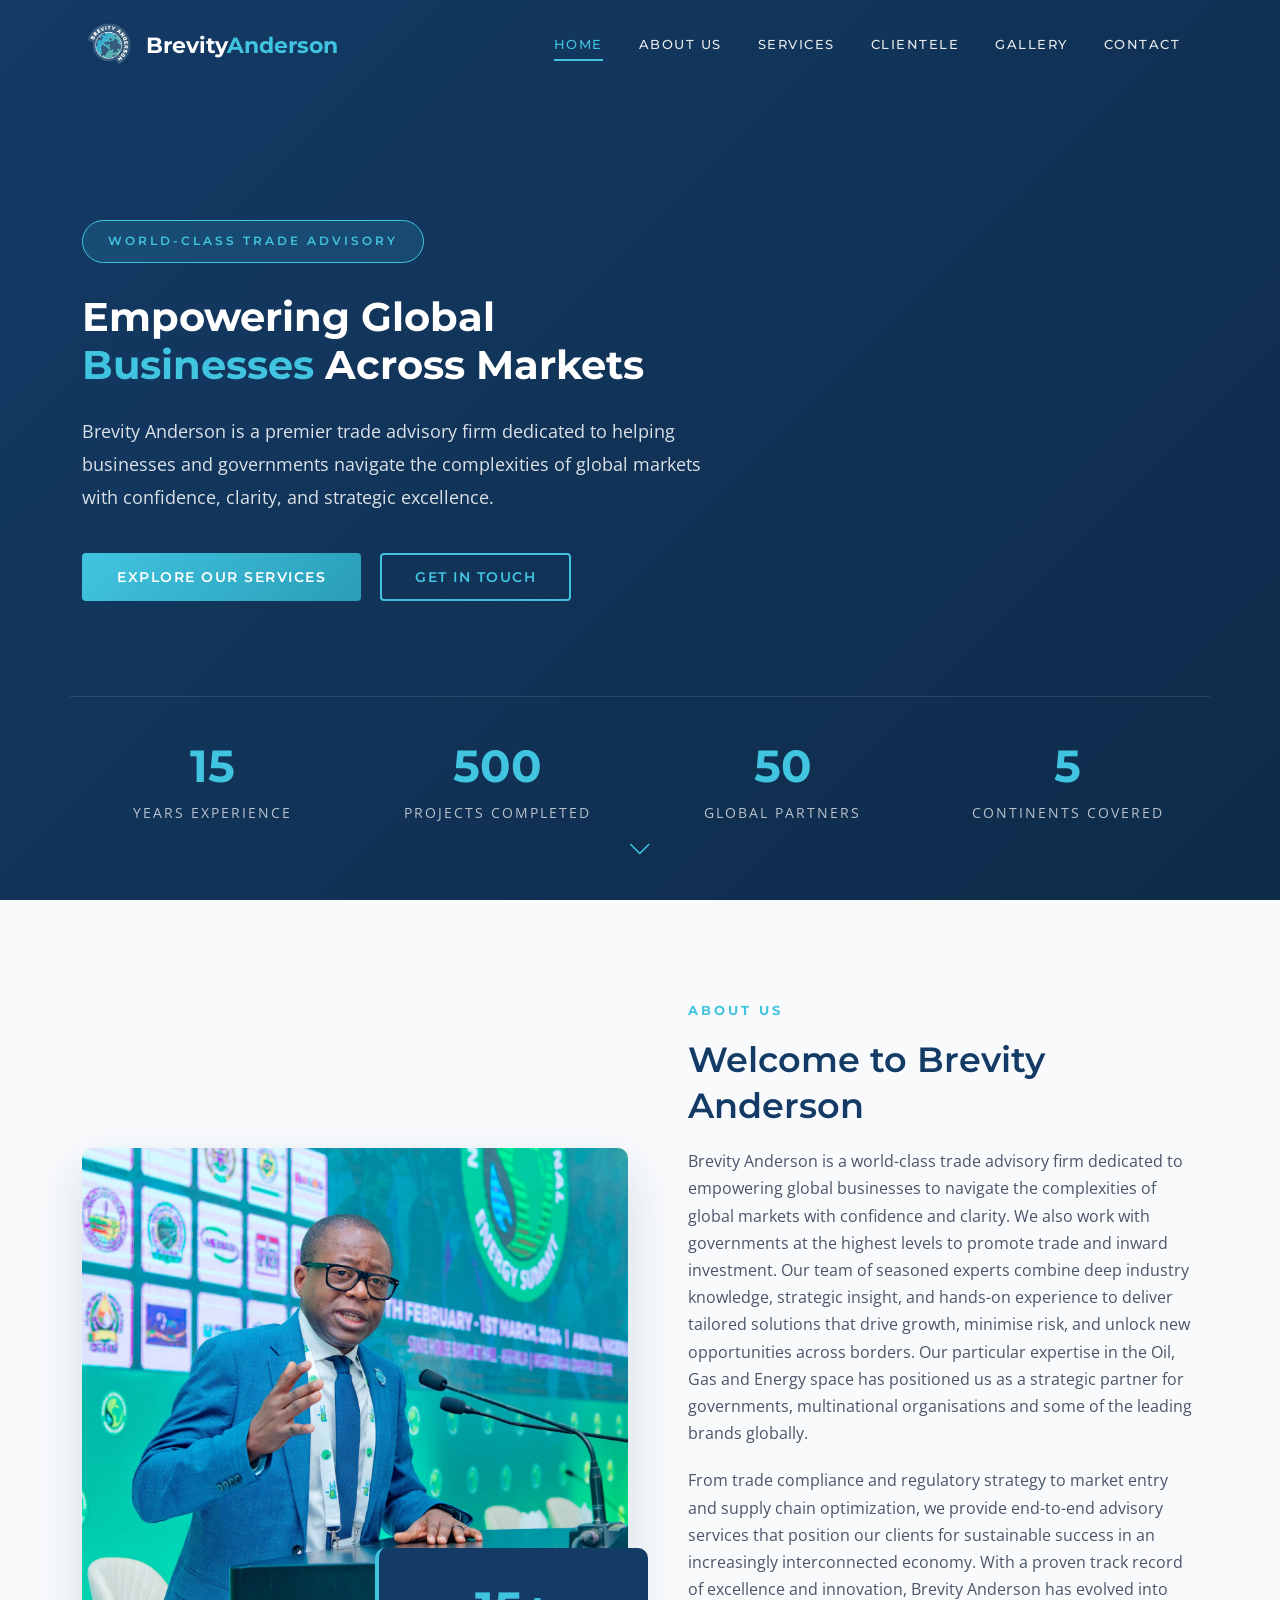
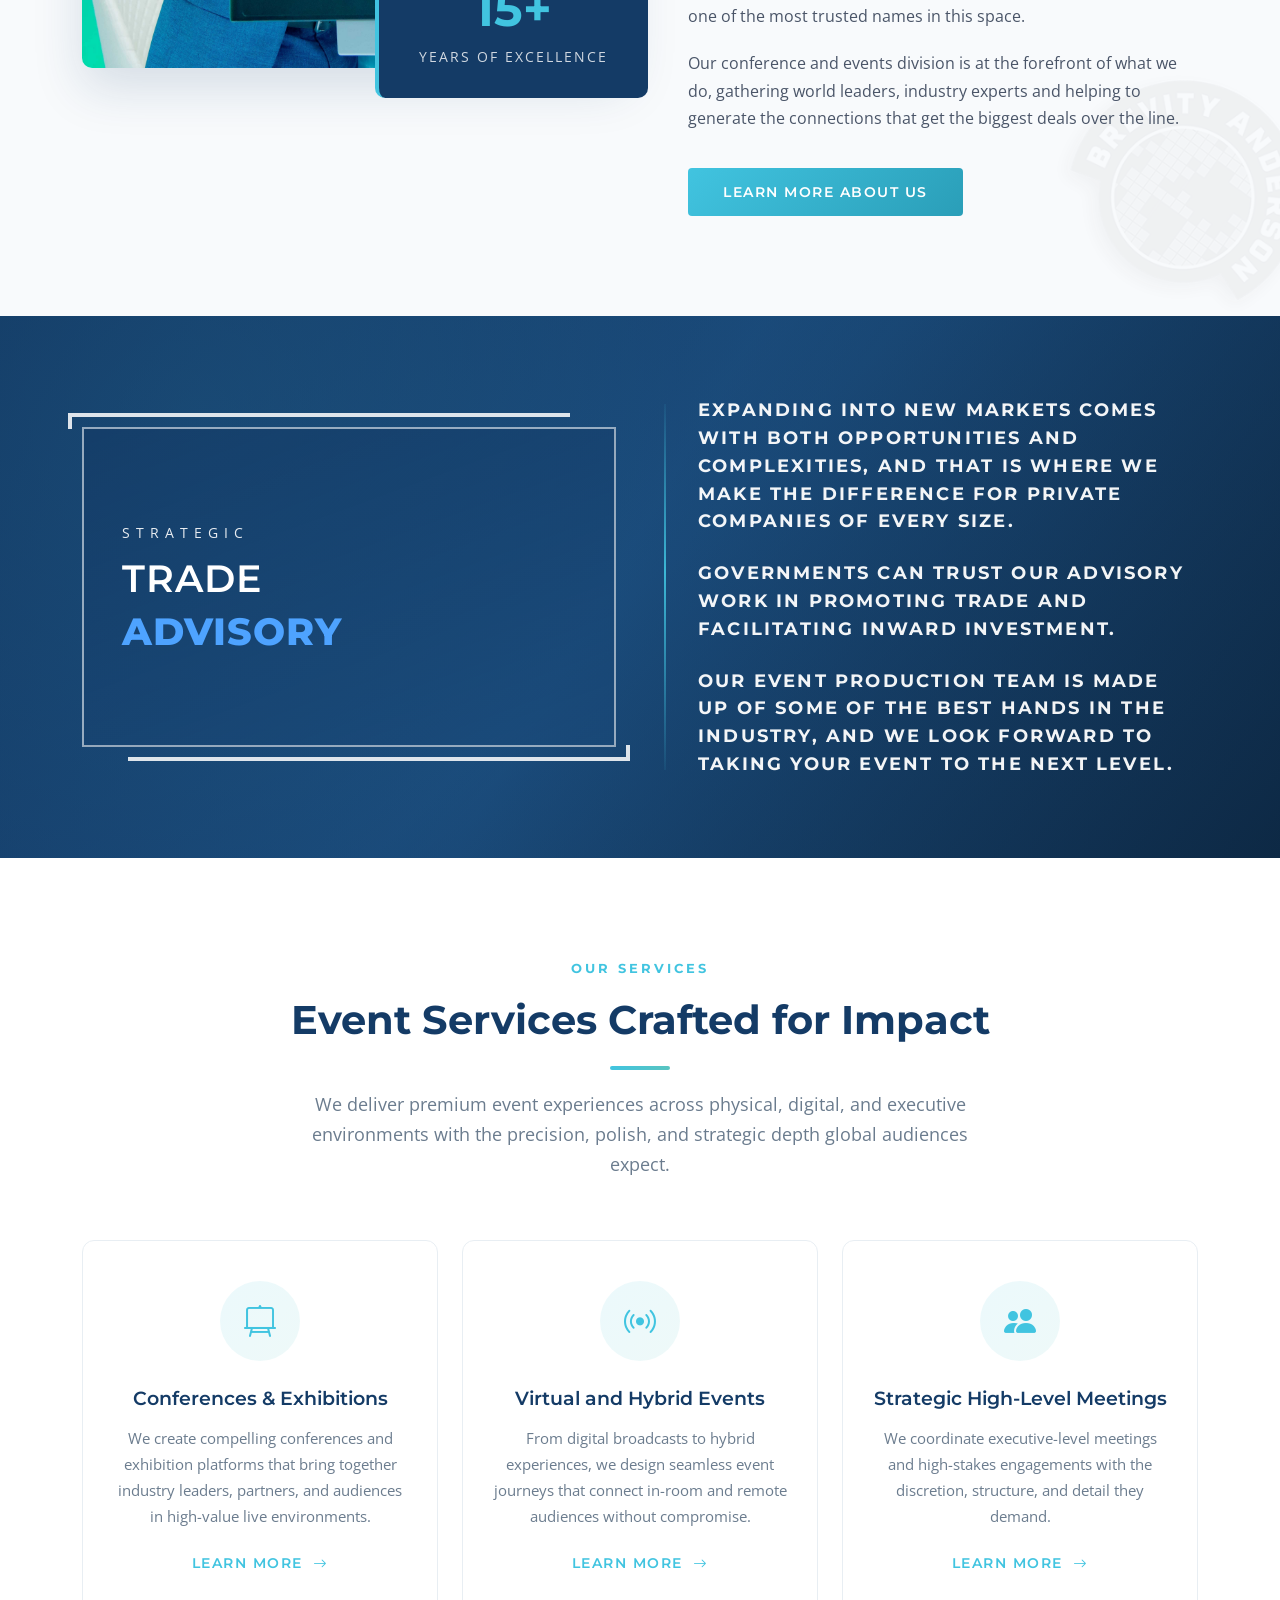
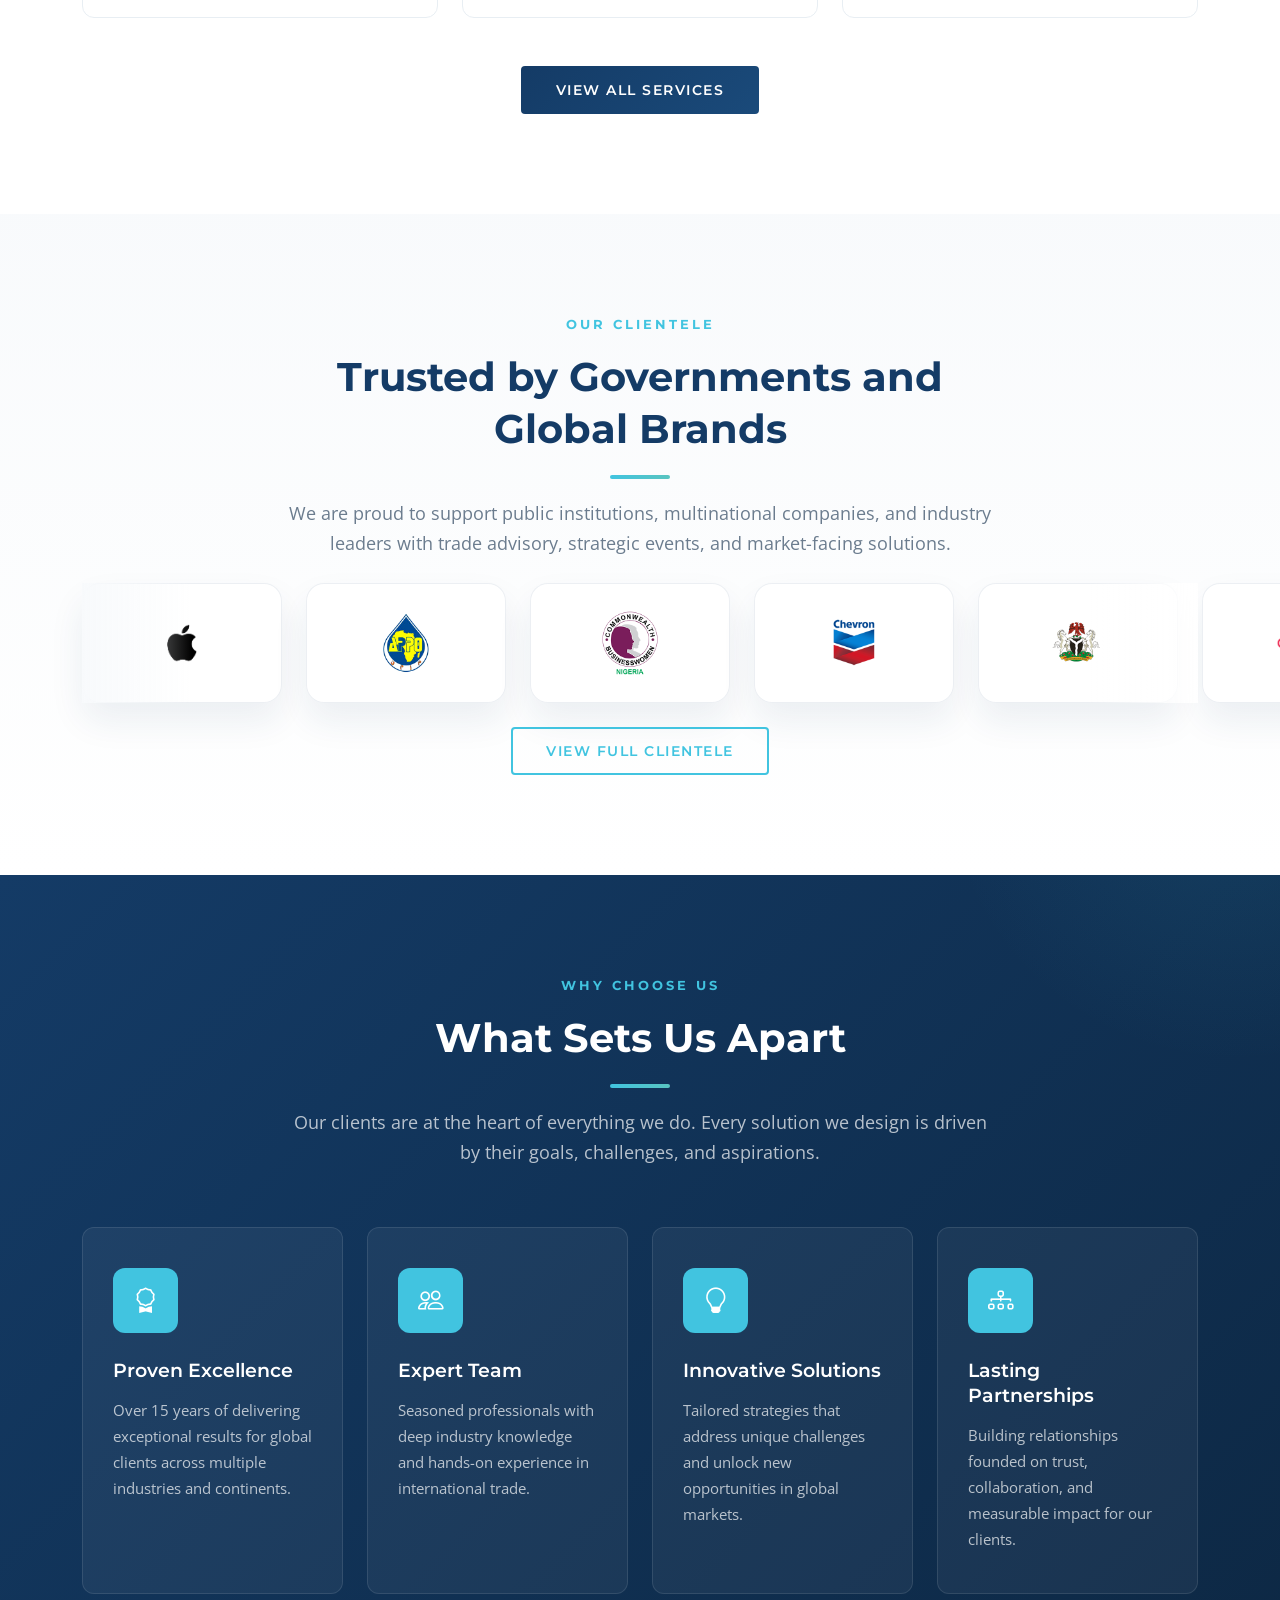
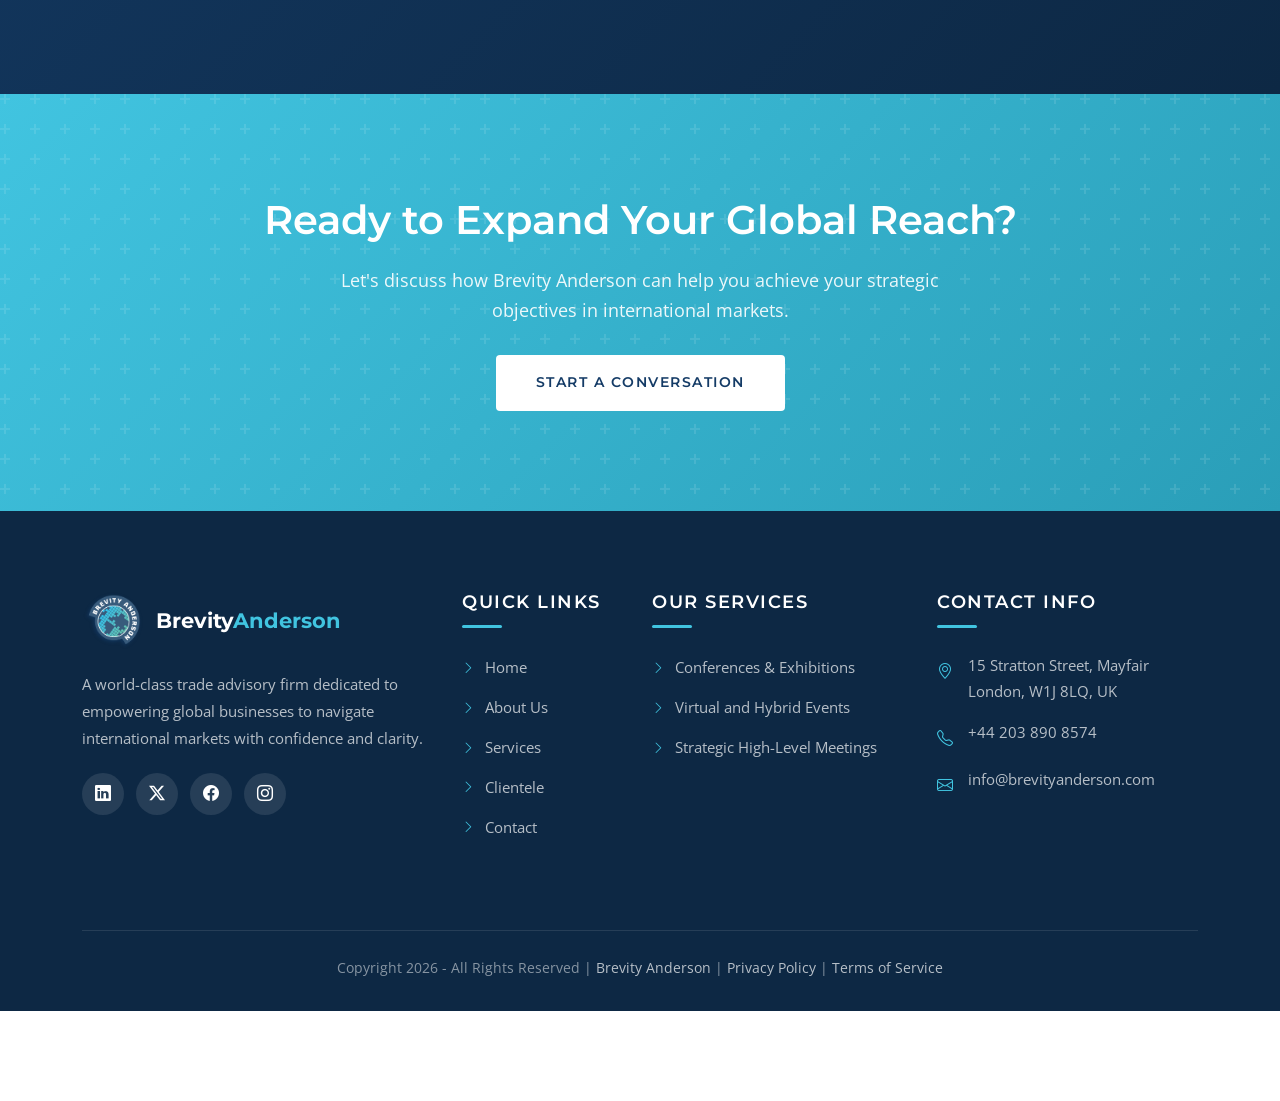
==== index.html @ 88945312 "uploaded project files" ====
<!doctype html>
<html lang="en">
  <head>
    <meta charset="UTF-8" />
    <meta name="viewport" content="width=device-width, initial-scale=1.0" />
    <meta
      name="description"
      content="Brevity Anderson - World-class trade advisory firm empowering global businesses to navigate international markets with confidence and clarity."
    />
    <meta
      name="keywords"
      content="conferences and exhibitions, virtual and hybrid events, strategic high-level meetings, event production, oil and gas, energy, executive events"
    />
    <title>Brevity Anderson | Trade Advisory & Event Production</title>

    <!-- Bootstrap 5 CSS -->
    <link
      href="https://cdn.jsdelivr.net/npm/bootstrap@5.3.2/dist/css/bootstrap.min.css"
      rel="stylesheet"
    />

    <!-- Google Fonts -->
    <link rel="preconnect" href="https://fonts.googleapis.com" />
    <link rel="preconnect" href="https://fonts.gstatic.com" crossorigin />
    <link
      href="https://fonts.googleapis.com/css2?family=Montserrat:wght@300;400;500;600;700;800&family=Open+Sans:wght@300;400;500;600&display=swap"
      rel="stylesheet"
    />

    <!-- Bootstrap Icons -->
    <link
      rel="stylesheet"
      href="https://cdn.jsdelivr.net/npm/bootstrap-icons@1.11.1/font/bootstrap-icons.css"
    />

    <!-- AOS Animation Library -->
    <link href="https://unpkg.com/aos@2.3.1/dist/aos.css" rel="stylesheet" />

    <!-- Custom CSS -->
    <link rel="stylesheet" href="css/styles.css" />

    <style>
      /* ============================================
           HOME PAGE SPECIFIC STYLES
           ============================================ */

      /* Hero Section */
      .hero-section {
        --navbar-height: 90px;
        min-height: 100vh;
        min-height: calc(100vh + var(--navbar-height));
        background: var(--primary-navy);
        display: flex;
        align-items: center;
        position: relative;
        overflow: hidden;
        margin-top: calc(-1 * var(--navbar-height));
        padding-top: calc(80px + var(--navbar-height));
        isolation: isolate;
      }

      .hero-bg-video {
        position: absolute;
        top: 0;
        left: 0;
        width: 100%;
        height: 100%;
        min-width: 100%;
        min-height: 100%;
        object-fit: cover;
        object-position: center;
        z-index: 0;
      }

      .hero-section::after {
        content: "";
        position: absolute;
        inset: 0;
        background: linear-gradient(
          135deg,
          rgba(20, 59, 102, 0.88) 0%,
          rgba(13, 40, 68, 0.84) 100%
        );
        z-index: 1;
      }

      .hero-section::before {
        content: "";
        display: none;
      }

      .hero-content {
        position: relative;
        z-index: 3;
        padding-top: 80px;
      }

      .hero-section .container {
        position: relative;
        z-index: 3;
      }

      .hero-badge {
        display: inline-block;
        background: rgba(65, 196, 224, 0.15);
        border: 1px solid var(--accent-cyan);
        color: var(--accent-cyan);
        padding: 10px 25px;
        border-radius: 30px;
        font-family: var(--font-heading);
        font-size: 0.75rem;
        font-weight: 600;
        text-transform: uppercase;
        letter-spacing: 3px;
        margin-bottom: 30px;
      }

      .hero-title {
        font-size: 2.5rem;
        font-weight: 700;
        color: var(--white);
        margin-bottom: 25px;
        line-height: 1.2;
        max-width: 24ch;
        min-height: 2.4em;
      }

      .hero-title span {
        color: var(--accent-cyan);
      }

      .hero-description {
        font-size: 1.15rem;
        color: rgba(255, 255, 255, 0.85);
        max-width: 650px;
        margin-bottom: 40px;
        line-height: 1.8;
        min-height: 5.4em;
      }

      .hero-buttons .btn {
        margin-right: 15px;
        margin-bottom: 15px;
      }

      .hero-stats {
        margin-top: 80px;
        padding-top: 40px;
        border-top: 1px solid rgba(255, 255, 255, 0.1);
      }

      .stat-item h3 {
        font-size: 2.8rem;
        font-weight: 700;
        color: var(--accent-cyan);
        margin-bottom: 5px;
      }

      .stat-item p {
        color: rgba(255, 255, 255, 0.7);
        font-size: 0.85rem;
        text-transform: uppercase;
        letter-spacing: 2px;
      }

      .scroll-indicator {
        position: absolute;
        bottom: 30px;
        left: 50%;
        transform: translateX(-50%);
        animation: bounce 2s infinite;
        z-index: 3;
      }

      .scroll-indicator a {
        color: var(--accent-cyan);
        font-size: 1.5rem;
      }

      .hero-text-fade {
        opacity: 0;
        transition: opacity 0.45s ease;
      }

      @keyframes bounce {
        0%,
        20%,
        50%,
        80%,
        100% {
          transform: translateX(-50%) translateY(0);
        }
        40% {
          transform: translateX(-50%) translateY(-10px);
        }
        60% {
          transform: translateX(-50%) translateY(-5px);
        }
      }

      /* About Preview Section */
      .about-preview-section {
        position: relative;
        background: var(--off-white);
        overflow: hidden;
      }

      .about-preview-section::before {
        content: "";
        position: absolute;
        right: -40px;
        bottom: -20px;
        width: 280px;
        height: 280px;
        background: url("BREVITY_logo.png") center/contain no-repeat;
        opacity: 0.05;
        filter: grayscale(100%);
        pointer-events: none;
        animation: aboutWatermarkFloat 8s ease-in-out infinite;
      }

      .about-preview-section .container {
        position: relative;
        z-index: 1;
      }

      .about-image-wrapper {
        position: relative;
      }

      .about-image {
        border-radius: 10px;
        box-shadow: 0 20px 50px rgba(20, 59, 102, 0.15);
      }

      .about-experience {
        position: absolute;
        bottom: -30px;
        right: -20px;
        background: var(--primary-navy);
        color: var(--white);
        padding: 30px 40px;
        border-radius: 10px;
        text-align: center;
        border-left: 4px solid var(--accent-cyan);
      }

      .about-experience h4 {
        font-size: 3rem;
        font-weight: 700;
        color: var(--accent-cyan);
        margin-bottom: 5px;
      }

      .about-experience p {
        font-size: 0.85rem;
        text-transform: uppercase;
        letter-spacing: 2px;
        margin: 0;
        color: rgba(255, 255, 255, 0.8);
      }

      .about-content h3 {
        font-size: 2.2rem;
        color: var(--primary-navy);
        margin-bottom: 20px;
      }

      .about-content p {
        color: var(--text-color);
        margin-bottom: 20px;
      }

      @keyframes aboutWatermarkFloat {
        0%,
        100% {
          transform: translate3d(0, 0, 0) rotate(0deg);
        }
        50% {
          transform: translate3d(-12px, -14px, 0) rotate(-4deg);
        }
      }

      /* Strategic Advisory Section */
      .strategic-advisory-section {
        position: relative;
        padding: 80px 0;
        background:
          radial-gradient(
            circle at 15% 20%,
            rgba(65, 196, 224, 0.22) 0%,
            rgba(65, 196, 224, 0.02) 42%
          ),
          linear-gradient(
            135deg,
            var(--primary-navy) 0%,
            var(--secondary-navy) 50%,
            var(--dark-navy) 100%
          );
        overflow: hidden;
      }

      .strategic-advisory-section::before {
        content: "";
        position: absolute;
        inset: 0;
        background: linear-gradient(
          120deg,
          rgba(20, 59, 102, 0.72) 0%,
          rgba(26, 74, 122, 0.56) 48%,
          rgba(13, 40, 68, 0.72) 100%
        );
      }

      .strategic-layout {
        position: relative;
        z-index: 2;
      }

      .strategic-frame {
        position: relative;
        border: 2px solid rgba(255, 255, 255, 0.55);
        min-height: 320px;
        display: flex;
        align-items: center;
        padding: 44px 38px;
        background: linear-gradient(
          160deg,
          rgba(20, 59, 102, 0.68) 0%,
          rgba(26, 74, 122, 0.5) 100%
        );
      }

      .strategic-frame::before {
        content: "";
        position: absolute;
        top: -16px;
        left: -16px;
        right: 44px;
        height: 16px;
        border-top: 4px solid rgba(255, 255, 255, 0.86);
        border-left: 4px solid rgba(255, 255, 255, 0.86);
      }

      .strategic-frame::after {
        content: "";
        position: absolute;
        bottom: -16px;
        right: -16px;
        left: 44px;
        height: 16px;
        border-bottom: 4px solid rgba(255, 255, 255, 0.86);
        border-right: 4px solid rgba(255, 255, 255, 0.86);
      }

      .strategic-kicker {
        display: block;
        color: rgba(255, 255, 255, 0.9);
        letter-spacing: 6px;
        text-transform: uppercase;
        font-size: 0.85rem;
        margin-bottom: 14px;
      }

      .strategic-title {
        margin: 0;
        color: var(--white);
        text-transform: uppercase;
        letter-spacing: 1px;
        line-height: 1.1;
        font-size: clamp(1.65rem, 3vw, 2.7rem);
      }

      .strategic-title strong {
        display: block;
        margin-top: 10px;
        color: #4ea3ff;
        font-weight: 800;
      }

      .strategic-copy {
        position: relative;
        padding-left: 34px;
      }

      .strategic-copy::before {
        content: "";
        position: absolute;
        left: 0;
        top: 8px;
        bottom: 8px;
        width: 2px;
        background: linear-gradient(
          180deg,
          rgba(65, 196, 224, 0.08) 0%,
          rgba(65, 196, 224, 0.9) 46%,
          rgba(65, 196, 224, 0.08) 100%
        );
      }

      .strategic-copy p {
        margin: 0;
        color: rgba(255, 255, 255, 0.95);
        text-transform: uppercase;
        letter-spacing: 2.2px;
        line-height: 1.55;
        font-size: 1.12rem;
        font-family: var(--font-heading);
        font-weight: 700;
      }

      .strategic-copy p + p {
        margin-top: 24px;
      }

      .feature-list {
        list-style: none;
        padding: 0;
        margin: 30px 0;
      }

      .feature-list li {
        display: flex;
        align-items: flex-start;
        margin-bottom: 15px;
      }

      .feature-list i {
        color: var(--accent-cyan);
        font-size: 1.2rem;
        margin-right: 15px;
        margin-top: 3px;
      }

      /* Services Preview Section */
      .services-preview-section {
        background: var(--white);
      }

      .service-card {
        background: var(--white);
        border-radius: 12px;
        padding: 40px 30px;
        text-align: center;
        transition: var(--transition-smooth);
        border: 1px solid var(--light-gray);
        height: 100%;
        position: relative;
        overflow: hidden;
      }

      .service-card::before {
        content: "";
        position: absolute;
        top: 0;
        left: 0;
        width: 100%;
        height: 4px;
        background: linear-gradient(
          90deg,
          var(--accent-cyan),
          var(--accent-cyan-light)
        );
        transform: scaleX(0);
        transition: var(--transition-smooth);
      }

      .service-card:hover::before {
        transform: scaleX(1);
      }

      .service-card:hover {
        transform: translateY(-10px);
        box-shadow: 0 20px 50px rgba(20, 59, 102, 0.12);
        border-color: transparent;
      }

      .service-icon {
        width: 80px;
        height: 80px;
        background: linear-gradient(
          135deg,
          rgba(65, 196, 224, 0.1) 0%,
          rgba(89, 196, 192, 0.1) 100%
        );
        border-radius: 50%;
        display: flex;
        align-items: center;
        justify-content: center;
        margin: 0 auto 25px;
        transition: var(--transition-smooth);
      }

      .service-card:hover .service-icon {
        background: linear-gradient(
          135deg,
          var(--accent-cyan) 0%,
          var(--accent-cyan-light) 100%
        );
      }

      .service-icon i {
        font-size: 2rem;
        color: var(--accent-cyan);
        transition: var(--transition-smooth);
      }

      .service-card:hover .service-icon i {
        color: var(--white);
      }

      .service-card h4 {
        font-size: 1.2rem;
        color: var(--primary-navy);
        margin-bottom: 15px;
      }

      .service-card p {
        color: var(--medium-gray);
        font-size: 0.95rem;
        margin-bottom: 20px;
      }

      .service-link {
        color: var(--accent-cyan);
        font-family: var(--font-heading);
        font-weight: 600;
        font-size: 0.85rem;
        text-transform: uppercase;
        letter-spacing: 1.5px;
      }

      .service-link:hover {
        color: var(--primary-navy);
      }

      .service-link i {
        margin-left: 5px;
        transition: var(--transition-smooth);
      }

      .service-link:hover i {
        margin-left: 10px;
      }

      /* Clientele Section */
      .clientele-section {
        background:
          linear-gradient(
            180deg,
            rgba(248, 250, 252, 0.96) 0%,
            rgba(255, 255, 255, 1) 100%
          );
        overflow: hidden;
      }

      .clientele-intro {
        max-width: 760px;
        margin-left: auto;
        margin-right: auto;
      }

      .clientele-rail {
        position: relative;
        margin-top: 20px;
      }

      .clientele-rail::before,
      .clientele-rail::after {
        content: "";
        position: absolute;
        top: 0;
        bottom: 0;
        width: min(10vw, 110px);
        z-index: 2;
        pointer-events: none;
      }

      .clientele-rail::before {
        left: 0;
        background: linear-gradient(
          90deg,
          rgba(248, 250, 252, 1) 0%,
          rgba(248, 250, 252, 0) 100%
        );
      }

      .clientele-rail::after {
        right: 0;
        background: linear-gradient(
          270deg,
          rgba(255, 255, 255, 1) 0%,
          rgba(255, 255, 255, 0) 100%
        );
      }

      .clientele-track {
        display: flex;
        gap: 24px;
        width: max-content;
        animation: clientLogoScroll 46s linear infinite;
      }

      .clientele-rail:hover .clientele-track {
        animation-play-state: paused;
      }

      .client-logo-card {
        width: 200px;
        min-width: 200px;
        height: 120px;
        padding: 24px;
        border-radius: 18px;
        background: rgba(255, 255, 255, 0.92);
        border: 1px solid rgba(20, 59, 102, 0.08);
        box-shadow: 0 18px 35px rgba(20, 59, 102, 0.08);
        display: flex;
        align-items: center;
        justify-content: center;
        transition: transform 0.3s ease, box-shadow 0.3s ease,
          border-color 0.3s ease;
      }

      .client-logo-card:hover {
        transform: translateY(-6px);
        box-shadow: 0 22px 45px rgba(20, 59, 102, 0.14);
        border-color: rgba(65, 196, 224, 0.35);
      }

      .client-logo-card img {
        max-width: 100%;
        max-height: 64px;
        width: auto;
        height: auto;
        object-fit: contain;
        filter: none;
        opacity: 1;
        transition: opacity 0.3s ease, transform 0.35s ease;
      }

      .client-logo-card:hover img {
        opacity: 1;
        transform: scale(1.16);
      }

      @keyframes clientLogoScroll {
        from {
          transform: translateX(0);
        }
        to {
          transform: translateX(calc(-50% - 12px));
        }
      }

      /* Why Choose Section */
      .why-choose-section {
        background: linear-gradient(
          135deg,
          var(--primary-navy) 0%,
          var(--dark-navy) 100%
        );
        position: relative;
        overflow: hidden;
      }

      .why-choose-section::before {
        content: "";
        position: absolute;
        top: -50%;
        right: -20%;
        width: 600px;
        height: 600px;
        background: radial-gradient(
          circle,
          rgba(65, 196, 224, 0.1) 0%,
          transparent 70%
        );
        border-radius: 50%;
      }

      .feature-box {
        background: rgba(255, 255, 255, 0.05);
        border: 1px solid rgba(255, 255, 255, 0.1);
        border-radius: 12px;
        padding: 40px 30px;
        transition: var(--transition-smooth);
        height: 100%;
      }

      .feature-box:hover {
        background: rgba(255, 255, 255, 0.1);
        transform: translateY(-5px);
        border-color: var(--accent-cyan);
      }

      .feature-box-icon {
        width: 65px;
        height: 65px;
        background: var(--accent-cyan);
        border-radius: 12px;
        display: flex;
        align-items: center;
        justify-content: center;
        margin-bottom: 25px;
      }

      .feature-box-icon i {
        font-size: 1.6rem;
        color: var(--white);
      }

      .feature-box h4 {
        color: var(--white);
        font-size: 1.2rem;
        margin-bottom: 15px;
      }

      .feature-box p {
        color: rgba(255, 255, 255, 0.7);
        font-size: 0.95rem;
        margin: 0;
      }

      /* CTA Section */
      .cta-section {
        background: linear-gradient(
          135deg,
          var(--accent-cyan) 0%,
          var(--accent-cyan-dark) 100%
        );
        padding: 100px 0;
        position: relative;
        overflow: hidden;
      }

      .cta-section::before {
        content: "";
        position: absolute;
        top: 0;
        left: 0;
        right: 0;
        bottom: 0;
        background: url("data:image/svg+xml,%3Csvg width='60' height='60' viewBox='0 0 60 60' xmlns='http://www.w3.org/2000/svg'%3E%3Cg fill='none' fill-rule='evenodd'%3E%3Cg fill='%23ffffff' fill-opacity='0.1'%3E%3Cpath d='M36 34v-4h-2v4h-4v2h4v4h2v-4h4v-2h-4zm0-30V0h-2v4h-4v2h4v4h2V6h4V4h-4zM6 34v-4H4v4H0v2h4v4h2v-4h4v-2H6zM6 4V0H4v4H0v2h4v4h2V6h4V4H6z'/%3E%3C/g%3E%3C/g%3E%3C/svg%3E");
      }

      .cta-content {
        position: relative;
        z-index: 1;
        text-align: center;
      }

      .cta-content h2 {
        font-size: 2.5rem;
        color: var(--white);
        margin-bottom: 20px;
      }

      .cta-content p {
        color: rgba(255, 255, 255, 0.9);
        font-size: 1.1rem;
        max-width: 600px;
        margin: 0 auto 30px;
      }

      .cta-btn {
        background: var(--white);
        color: var(--primary-navy);
        font-family: var(--font-heading);
        font-weight: 600;
        padding: 16px 40px;
        border-radius: 4px;
        transition: var(--transition-smooth);
        text-transform: uppercase;
        letter-spacing: 1.5px;
        font-size: 0.85rem;
        display: inline-block;
      }

      .cta-btn:hover {
        background: var(--primary-navy);
        color: var(--white);
        transform: translateY(-3px);
        box-shadow: 0 10px 30px rgba(0, 0, 0, 0.2);
      }

      /* Responsive */
      @media (max-width: 991.98px) {
        .hero-title {
          font-size: 2.4rem;
          max-width: 100%;
          min-height: auto;
        }

        .hero-stats {
          margin-top: 50px;
        }

        .stat-item h3 {
          font-size: 2.2rem;
        }

        .about-experience {
          position: relative;
          bottom: 0;
          right: 0;
          margin-top: 20px;
        }

        .about-preview-section::before {
          width: 220px;
          height: 220px;
          right: -30px;
          bottom: 10px;
        }

        .cta-content h2 {
          font-size: 2rem;
        }

        .strategic-frame {
          min-height: 270px;
          padding: 34px 28px;
        }

        .strategic-copy {
          margin-top: 36px;
          padding-left: 22px;
        }

        .strategic-copy p {
          font-size: 1rem;
          letter-spacing: 1.6px;
        }

        .client-logo-card {
          width: 180px;
          min-width: 180px;
        }
      }

      @media (max-width: 767.98px) {
        .hero-section {
          min-height: auto;
          padding-top: calc(40px + var(--navbar-height));
          padding-bottom: 40px;
        }

        .hero-content {
          padding-top: 30px;
        }

        .hero-title {
          font-size: 1.95rem;
        }

        .hero-description {
          font-size: 1rem;
          min-height: auto;
        }

        .hero-buttons .btn {
          display: block;
          width: 100%;
          max-width: none;
          margin-right: 0;
        }

        .stat-item {
          margin-bottom: 25px;
        }

        .about-content h3 {
          font-size: 1.8rem;
        }

        .about-preview-section::before {
          width: 160px;
          height: 160px;
          right: -20px;
          bottom: 20px;
        }

        .cta-content h2 {
          font-size: 1.7rem;
        }

        .strategic-frame {
          min-height: 220px;
          padding: 26px 20px;
        }

        .strategic-frame::before,
        .strategic-frame::after {
          display: none;
        }

        .strategic-kicker {
          letter-spacing: 4px;
        }

        .strategic-copy p {
          font-size: 0.9rem;
          letter-spacing: 1px;
          line-height: 1.6;
        }

        .service-card {
          padding: 30px 22px;
        }

        .clientele-track {
          gap: 16px;
          animation-duration: 34s;
        }

        .client-logo-card {
          width: 150px;
          min-width: 150px;
          height: 100px;
          padding: 18px;
        }

        .client-logo-card img {
          max-height: 52px;
        }
      }
    </style>
  </head>
  <body>
    <!-- ============================================
         NAVIGATION
         ============================================ -->
    <nav class="navbar navbar-expand-lg fixed-top" id="mainNav">
      <div class="container">
        <a class="navbar-brand" href="index.html">
          <img src="BREVITY_logo.png" alt="Brevity Anderson Logo" />
          <span class="navbar-brand-text">Brevity<span>Anderson</span></span>
        </a>
        <button
          class="navbar-toggler"
          type="button"
          data-bs-toggle="collapse"
          data-bs-target="#navbarNav"
          aria-controls="navbarNav"
          aria-expanded="false"
          aria-label="Toggle navigation"
        >
          <span class="navbar-toggler-icon"></span>
        </button>
        <div class="collapse navbar-collapse" id="navbarNav">
          <ul class="navbar-nav ms-auto">
            <li class="nav-item">
              <a class="nav-link active" href="index.html">Home</a>
            </li>
            <li class="nav-item">
              <a class="nav-link" href="about-us.html">About Us</a>
            </li>
            <li class="nav-item">
              <a class="nav-link" href="services.html">Services</a>
            </li>
            <li class="nav-item">
              <a class="nav-link" href="clientele.html">Clientele</a>
            </li>
            <li class="nav-item">
              <a class="nav-link" href="gallery.html">Gallery</a>
            </li>
            <li class="nav-item">
              <a class="nav-link" href="contact.html">Contact</a>
            </li>
          </ul>
        </div>
      </div>
    </nav>

    <!-- ============================================
         HERO SECTION
         ============================================ -->
    <section class="hero-section" id="home">
      <video
        class="hero-bg-video"
        autoplay
        muted
        loop
        playsinline
        preload="metadata"
        aria-hidden="true"
      >
        <source src="video/herovid.mp4" type="video/mp4" />
      </video>
      <div class="container">
        <div class="row align-items-center">
          <div class="col-lg-10">
            <div class="hero-content" data-aos="fade-up">
              <span class="hero-badge">World-Class Trade Advisory</span>
              <h1 class="hero-title">
                Empowering Global <span>Businesses</span> Across Markets
              </h1>
              <p class="hero-description">
                Brevity Anderson is a premier trade advisory firm dedicated to
                helping businesses and governments navigate the complexities of
                global markets with confidence, clarity, and strategic
                excellence.
              </p>
              <div class="hero-buttons">
                <a href="services.html" class="btn btn-primary-custom"
                  >Explore Our Services</a
                >
                <a href="contact.html" class="btn btn-outline-custom"
                  >Get in Touch</a
                >
              </div>
            </div>
          </div>
        </div>
        <div class="row hero-stats" data-aos="fade-up" data-aos-delay="200">
          <div class="col-6 col-md-3">
            <div class="stat-item text-center">
              <h3 class="counter" data-target="15">0</h3>
              <p>Years Experience</p>
            </div>
          </div>
          <div class="col-6 col-md-3">
            <div class="stat-item text-center">
              <h3 class="counter" data-target="500">0</h3>
              <p>Projects Completed</p>
            </div>
          </div>
          <div class="col-6 col-md-3">
            <div class="stat-item text-center">
              <h3 class="counter" data-target="50">0</h3>
              <p>Global Partners</p>
            </div>
          </div>
          <div class="col-6 col-md-3">
            <div class="stat-item text-center">
              <h3 class="counter" data-target="5">0</h3>
              <p>Continents Covered</p>
            </div>
          </div>
        </div>
      </div>
      <div class="scroll-indicator">
        <a href="#about"><i class="bi bi-chevron-down"></i></a>
      </div>
    </section>

    <!-- ============================================
         ABOUT PREVIEW SECTION
         ============================================ -->
    <section class="section-padding about-preview-section" id="about">
      <div class="container">
        <div class="row align-items-center">
          <div class="col-lg-6 mb-5 mb-lg-0">
            <div class="about-image-wrapper" data-aos="fade-right">
              <img
                src="img/about.jpg"
                alt="Brevity Anderson Team"
                class="about-image img-fluid"
              />
              <div
                class="about-experience"
                data-aos="fade-up"
                data-aos-delay="300"
              >
                <h4>15+</h4>
                <p>Years of Excellence</p>
              </div>
            </div>
          </div>
          <div class="col-lg-6 ps-lg-5">
            <div class="about-content" data-aos="fade-left">
              <span class="section-label">About Us</span>
              <h3>Welcome to Brevity Anderson</h3>
              <p>
                Brevity Anderson is a world-class trade advisory firm dedicated
                to empowering global businesses to navigate the complexities of
                global markets with confidence and clarity. We also work with
                governments at the highest levels to promote trade and inward
                investment. Our team of seasoned experts combine deep industry
                knowledge, strategic insight, and hands-on experience to deliver
                tailored solutions that drive growth, minimise risk, and unlock
                new opportunities across borders. Our particular expertise in
                the Oil, Gas and Energy space has positioned us as a strategic
                partner for governments, multinational organisations and some of
                the leading brands globally.
              </p>
              <p>
                From trade compliance and regulatory strategy to market entry
                and supply chain optimization, we provide end-to-end advisory
                services that position our clients for sustainable success in an
                increasingly interconnected economy. With a proven track record
                of excellence and innovation, Brevity Anderson has evolved into
                one of the most trusted names in this space.
              </p>
              <p>
                Our conference and events division is at the forefront of what
                we do, gathering world leaders, industry experts and helping to
                generate the connections that get the biggest deals over the
                line.
              </p>
              <a href="about-us.html" class="btn btn-primary-custom mt-3"
                >Learn More About Us</a
              >
            </div>
          </div>
        </div>
      </div>
    </section>

    <!-- ============================================
         STRATEGIC ADVISORY SECTION
         ============================================ -->
    <section class="section-padding strategic-advisory-section">
      <div class="container strategic-layout">
        <div class="row align-items-center g-5">
          <div class="col-lg-6" data-aos="fade-right">
            <div class="strategic-frame">
              <div>
                <span class="strategic-kicker">Strategic</span>
                <h3 class="strategic-title">Trade <strong>Advisory</strong></h3>
              </div>
            </div>
          </div>
          <div class="col-lg-6" data-aos="fade-left">
            <div class="strategic-copy">
              <p>
                Expanding into new markets comes with both opportunities and
                complexities, and that is where we make the difference for
                private companies of every size.
              </p>
              <p>
                Governments can trust our advisory work in promoting trade and
                facilitating inward investment.
              </p>
              <p>
                Our event production team is made up of some of the best hands
                in the industry, and we look forward to taking your event to the
                next level.
              </p>
            </div>
          </div>
        </div>
      </div>
    </section>

    <!-- ============================================
         SERVICES PREVIEW SECTION
         ============================================ -->
    <section class="section-padding services-preview-section">
      <div class="container">
        <div class="row">
          <div class="col-lg-8 mx-auto">
            <div class="section-header" data-aos="fade-up">
              <span class="section-label">Our Services</span>
              <h2 class="section-title">Event Services Crafted for Impact</h2>
              <p class="section-description">
                We deliver premium event experiences across physical, digital,
                and executive environments with the precision, polish, and
                strategic depth global audiences expect.
              </p>
            </div>
          </div>
        </div>
        <div class="row g-4">
          <div
            class="col-md-6 col-lg-4"
            data-aos="fade-up"
            data-aos-delay="100"
          >
            <div class="service-card">
              <div class="service-icon">
                <i class="bi bi-easel2"></i>
              </div>
              <h4>Conferences &amp; Exhibitions</h4>
              <p>
                We create compelling conferences and exhibition platforms that
                bring together industry leaders, partners, and audiences in
                high-value live environments.
              </p>
              <a href="services.html" class="service-link"
                >Learn More <i class="bi bi-arrow-right"></i
              ></a>
            </div>
          </div>
          <div
            class="col-md-6 col-lg-4"
            data-aos="fade-up"
            data-aos-delay="200"
          >
            <div class="service-card">
              <div class="service-icon">
                <i class="bi bi-broadcast"></i>
              </div>
              <h4>Virtual and Hybrid Events</h4>
              <p>
                From digital broadcasts to hybrid experiences, we design
                seamless event journeys that connect in-room and remote
                audiences without compromise.
              </p>
              <a href="services.html" class="service-link"
                >Learn More <i class="bi bi-arrow-right"></i
              ></a>
            </div>
          </div>
          <div
            class="col-md-6 col-lg-4"
            data-aos="fade-up"
            data-aos-delay="300"
          >
            <div class="service-card">
              <div class="service-icon">
                <i class="bi bi-people-fill"></i>
              </div>
              <h4>Strategic High-Level Meetings</h4>
              <p>
                We coordinate executive-level meetings and high-stakes
                engagements with the discretion, structure, and detail they
                demand.
              </p>
              <a href="services.html" class="service-link"
                >Learn More <i class="bi bi-arrow-right"></i
              ></a>
            </div>
          </div>
        </div>
        <div class="row mt-5">
          <div class="col-12 text-center" data-aos="fade-up">
            <a href="services.html" class="btn btn-navy">View All Services</a>
          </div>
        </div>
      </div>
    </section>

    <!-- ============================================
         OUR CLIENTELE SECTION
         ============================================ -->
    <section class="section-padding clientele-section">
      <div class="container">
        <div class="row mb-4">
          <div class="col-lg-8 mx-auto">
            <div class="section-header mb-0" data-aos="fade-up">
              <span class="section-label">Our Clientele</span>
              <h2 class="section-title">Trusted by Governments and Global Brands</h2>
              <p class="section-description clientele-intro">
                We are proud to support public institutions, multinational
                companies, and industry leaders with trade advisory, strategic
                events, and market-facing solutions.
              </p>
            </div>
          </div>
        </div>
        <div class="clientele-rail" data-aos="fade-up" data-aos-delay="150">
          <div class="clientele-track" aria-label="Client logo carousel">
            <div class="client-logo-card"><img src="img/clientele/apple-logo.png" alt="Apple logo" loading="lazy" /></div>
            <div class="client-logo-card"><img src="img/clientele/APPO-logo_200x200.jpg" alt="APPO logo" loading="lazy" /></div>
            <div class="client-logo-card"><img src="img/clientele/CBWN-LOGO_200x200.png" alt="CBWN logo" loading="lazy" /></div>
            <div class="client-logo-card"><img src="img/clientele/chevron1_200x200.png" alt="Chevron logo" loading="lazy" /></div>
            <div class="client-logo-card"><img src="img/clientele/Coat-of-arms_200x200.png" alt="Coat of arms logo" loading="lazy" /></div>
            <div class="client-logo-card"><img src="img/clientele/cordros.png" alt="Cordros logo" loading="lazy" /></div>
            <div class="client-logo-card"><img src="img/clientele/Dangote_200x200.png" alt="Dangote logo" loading="lazy" /></div>
            <div class="client-logo-card"><img src="img/clientele/DIT2.png" alt="Department for International Trade logo" loading="lazy" /></div>
            <div class="client-logo-card"><img src="img/clientele/DPR_200x200.png" alt="DPR logo" loading="lazy" /></div>
            <div class="client-logo-card"><img src="img/clientele/eni1_200x200.jpg" alt="Eni logo" loading="lazy" /></div>
            <div class="client-logo-card"><img src="img/clientele/exonmobil_200x200.png" alt="ExxonMobil logo" loading="lazy" /></div>
            <div class="client-logo-card"><img src="img/clientele/GIZ.jpg" alt="GIZ logo" loading="lazy" /></div>
            <div class="client-logo-card"><img src="img/clientele/huawei.png" alt="Huawei logo" loading="lazy" /></div>
            <div class="client-logo-card"><img src="img/clientele/icrc.png" alt="ICRC logo" loading="lazy" /></div>
            <div class="client-logo-card"><img src="img/clientele/lekoil_200x200.jpg" alt="Lekoil logo" loading="lazy" /></div>
            <div class="client-logo-card"><img src="img/clientele/Logo_USTDA_color_200X200.png" alt="USTDA logo" loading="lazy" /></div>
            <div class="client-logo-card"><img src="img/clientele/NCDMB_V1_200x200.jpg" alt="NCDMB logo" loading="lazy" /></div>
            <div class="client-logo-card"><img src="img/clientele/nlcga.png" alt="NLCGA logo" loading="lazy" /></div>
            <div class="client-logo-card"><img src="img/clientele/NLNG.png" alt="NLNG logo" loading="lazy" /></div>
            <div class="client-logo-card"><img src="img/clientele/nmdpra.png" alt="NMDPRA logo" loading="lazy" /></div>
            <div class="client-logo-card"><img src="img/clientele/NNPC-LOGO.png" alt="NNPC logo" loading="lazy" /></div>
            <div class="client-logo-card"><img src="img/clientele/nuprc.png" alt="NUPRC logo" loading="lazy" /></div>
            <div class="client-logo-card"><img src="img/clientele/oilgas-freezone1_200x200.png" alt="Oil and Gas Free Zones Authority logo" loading="lazy" /></div>
            <div class="client-logo-card"><img src="img/clientele/Ondo.png" alt="Ondo State logo" loading="lazy" /></div>
            <div class="client-logo-card"><img src="img/clientele/opec-logo_200x200.jpg" alt="OPEC logo" loading="lazy" /></div>
            <div class="client-logo-card"><img src="img/clientele/ovh_200x200.png" alt="OVH Energy logo" loading="lazy" /></div>
            <div class="client-logo-card"><img src="img/clientele/shell_200x200.png" alt="Shell logo" loading="lazy" /></div>
            <div class="client-logo-card"><img src="img/clientele/technoil.png" alt="Techno Oil logo" loading="lazy" /></div>
            <div class="client-logo-card"><img src="img/clientele/Total-Energies.png" alt="TotalEnergies logo" loading="lazy" /></div>

            <div class="client-logo-card" aria-hidden="true"><img src="img/clientele/apple-logo.png" alt="" loading="lazy" /></div>
            <div class="client-logo-card" aria-hidden="true"><img src="img/clientele/APPO-logo_200x200.jpg" alt="" loading="lazy" /></div>
            <div class="client-logo-card" aria-hidden="true"><img src="img/clientele/CBWN-LOGO_200x200.png" alt="" loading="lazy" /></div>
            <div class="client-logo-card" aria-hidden="true"><img src="img/clientele/chevron1_200x200.png" alt="" loading="lazy" /></div>
            <div class="client-logo-card" aria-hidden="true"><img src="img/clientele/Coat-of-arms_200x200.png" alt="" loading="lazy" /></div>
            <div class="client-logo-card" aria-hidden="true"><img src="img/clientele/cordros.png" alt="" loading="lazy" /></div>
            <div class="client-logo-card" aria-hidden="true"><img src="img/clientele/Dangote_200x200.png" alt="" loading="lazy" /></div>
            <div class="client-logo-card" aria-hidden="true"><img src="img/clientele/DIT2.png" alt="" loading="lazy" /></div>
            <div class="client-logo-card" aria-hidden="true"><img src="img/clientele/DPR_200x200.png" alt="" loading="lazy" /></div>
            <div class="client-logo-card" aria-hidden="true"><img src="img/clientele/eni1_200x200.jpg" alt="" loading="lazy" /></div>
            <div class="client-logo-card" aria-hidden="true"><img src="img/clientele/exonmobil_200x200.png" alt="" loading="lazy" /></div>
            <div class="client-logo-card" aria-hidden="true"><img src="img/clientele/GIZ.jpg" alt="" loading="lazy" /></div>
            <div class="client-logo-card" aria-hidden="true"><img src="img/clientele/huawei.png" alt="" loading="lazy" /></div>
            <div class="client-logo-card" aria-hidden="true"><img src="img/clientele/icrc.png" alt="" loading="lazy" /></div>
            <div class="client-logo-card" aria-hidden="true"><img src="img/clientele/lekoil_200x200.jpg" alt="" loading="lazy" /></div>
            <div class="client-logo-card" aria-hidden="true"><img src="img/clientele/Logo_USTDA_color_200X200.png" alt="" loading="lazy" /></div>
            <div class="client-logo-card" aria-hidden="true"><img src="img/clientele/NCDMB_V1_200x200.jpg" alt="" loading="lazy" /></div>
            <div class="client-logo-card" aria-hidden="true"><img src="img/clientele/nlcga.png" alt="" loading="lazy" /></div>
            <div class="client-logo-card" aria-hidden="true"><img src="img/clientele/NLNG.png" alt="" loading="lazy" /></div>
            <div class="client-logo-card" aria-hidden="true"><img src="img/clientele/nmdpra.png" alt="" loading="lazy" /></div>
            <div class="client-logo-card" aria-hidden="true"><img src="img/clientele/NNPC-LOGO.png" alt="" loading="lazy" /></div>
            <div class="client-logo-card" aria-hidden="true"><img src="img/clientele/nuprc.png" alt="" loading="lazy" /></div>
            <div class="client-logo-card" aria-hidden="true"><img src="img/clientele/oilgas-freezone1_200x200.png" alt="" loading="lazy" /></div>
            <div class="client-logo-card" aria-hidden="true"><img src="img/clientele/Ondo.png" alt="" loading="lazy" /></div>
            <div class="client-logo-card" aria-hidden="true"><img src="img/clientele/opec-logo_200x200.jpg" alt="" loading="lazy" /></div>
            <div class="client-logo-card" aria-hidden="true"><img src="img/clientele/ovh_200x200.png" alt="" loading="lazy" /></div>
            <div class="client-logo-card" aria-hidden="true"><img src="img/clientele/shell_200x200.png" alt="" loading="lazy" /></div>
            <div class="client-logo-card" aria-hidden="true"><img src="img/clientele/technoil.png" alt="" loading="lazy" /></div>
            <div class="client-logo-card" aria-hidden="true"><img src="img/clientele/Total-Energies.png" alt="" loading="lazy" /></div>
          </div>
        </div>

        <div class="row mt-4">
          <div class="col-12 text-center" data-aos="fade-up" data-aos-delay="100">
            <a href="clientele.html" class="btn btn-outline-custom">View Full Clientele</a>
          </div>
        </div>
      </div>
    </section>

    <!-- ============================================
         WHY CHOOSE US SECTION
         ============================================ -->
    <section class="section-padding why-choose-section">
      <div class="container">
        <div class="row">
          <div class="col-lg-8 mx-auto">
            <div class="section-header" data-aos="fade-up">
              <span class="section-label">Why Choose Us</span>
              <h2 class="section-title section-title-white">
                What Sets Us Apart
              </h2>
              <p
                class="section-description"
                style="color: rgba(255, 255, 255, 0.7)"
              >
                Our clients are at the heart of everything we do. Every solution
                we design is driven by their goals, challenges, and aspirations.
              </p>
            </div>
          </div>
        </div>
        <div class="row g-4">
          <div
            class="col-md-6 col-lg-3"
            data-aos="fade-up"
            data-aos-delay="100"
          >
            <div class="feature-box">
              <div class="feature-box-icon">
                <i class="bi bi-award"></i>
              </div>
              <h4>Proven Excellence</h4>
              <p>
                Over 15 years of delivering exceptional results for global
                clients across multiple industries and continents.
              </p>
            </div>
          </div>
          <div
            class="col-md-6 col-lg-3"
            data-aos="fade-up"
            data-aos-delay="200"
          >
            <div class="feature-box">
              <div class="feature-box-icon">
                <i class="bi bi-people"></i>
              </div>
              <h4>Expert Team</h4>
              <p>
                Seasoned professionals with deep industry knowledge and hands-on
                experience in international trade.
              </p>
            </div>
          </div>
          <div
            class="col-md-6 col-lg-3"
            data-aos="fade-up"
            data-aos-delay="300"
          >
            <div class="feature-box">
              <div class="feature-box-icon">
                <i class="bi bi-lightbulb"></i>
              </div>
              <h4>Innovative Solutions</h4>
              <p>
                Tailored strategies that address unique challenges and unlock
                new opportunities in global markets.
              </p>
            </div>
          </div>
          <div
            class="col-md-6 col-lg-3"
            data-aos="fade-up"
            data-aos-delay="400"
          >
            <div class="feature-box">
              <div class="feature-box-icon">
                <i class="bi bi-diagram-3"></i>
              </div>
              <h4>Lasting Partnerships</h4>
              <p>
                Building relationships founded on trust, collaboration, and
                measurable impact for our clients.
              </p>
            </div>
          </div>
        </div>
      </div>
    </section>

    <!-- ============================================
         CTA SECTION
         ============================================ -->
    <section class="cta-section">
      <div class="container">
        <div class="cta-content" data-aos="zoom-in">
          <h2>Ready to Expand Your Global Reach?</h2>
          <p>
            Let's discuss how Brevity Anderson can help you achieve your
            strategic objectives in international markets.
          </p>
          <a href="contact.html" class="cta-btn">Start a Conversation</a>
        </div>
      </div>
    </section>

    <!-- ============================================
         FOOTER
         ============================================ -->
    <footer class="footer">
      <div class="container">
        <div class="row">
          <div class="col-lg-4 col-md-6 mb-4 mb-lg-0">
            <div class="footer-widget">
              <div class="footer-logo">
                <img src="BREVITY_logo.png" alt="Brevity Anderson Logo" />
                <span class="footer-logo-text"
                  >Brevity<span>Anderson</span></span
                >
              </div>
              <p>
                A world-class trade advisory firm dedicated to empowering global
                businesses to navigate international markets with confidence and
                clarity.
              </p>
              <div class="footer-social">
                <a href="#" aria-label="LinkedIn"
                  ><i class="bi bi-linkedin"></i
                ></a>
                <a href="#" aria-label="Twitter"
                  ><i class="bi bi-twitter-x"></i
                ></a>
                <a href="#" aria-label="Facebook"
                  ><i class="bi bi-facebook"></i
                ></a>
                <a href="#" aria-label="Instagram"
                  ><i class="bi bi-instagram"></i
                ></a>
              </div>
            </div>
          </div>
          <div class="col-lg-2 col-md-6 mb-4 mb-lg-0">
            <div class="footer-widget">
              <h4>Quick Links</h4>
              <ul class="footer-links">
                <li>
                  <a href="index.html"
                    ><i class="bi bi-chevron-right"></i> Home</a
                  >
                </li>
                <li>
                  <a href="about-us.html"
                    ><i class="bi bi-chevron-right"></i> About Us</a
                  >
                </li>
                <li>
                  <a href="services.html"
                    ><i class="bi bi-chevron-right"></i> Services</a
                  >
                </li>
                <li>
                  <a href="clientele.html"
                    ><i class="bi bi-chevron-right"></i> Clientele</a
                  >
                </li>
                <li>
                  <a href="contact.html"
                    ><i class="bi bi-chevron-right"></i> Contact</a
                  >
                </li>
              </ul>
            </div>
          </div>
          <div class="col-lg-3 col-md-6 mb-4 mb-lg-0">
            <div class="footer-widget">
              <h4>Our Services</h4>
              <ul class="footer-links">
                <li>
                  <a href="services.html"
                    ><i class="bi bi-chevron-right"></i> Conferences &
                    Exhibitions</a
                  >
                </li>
                <li>
                  <a href="services.html"
                    ><i class="bi bi-chevron-right"></i> Virtual and Hybrid
                    Events</a
                  >
                </li>
                <li>
                  <a href="services.html"
                    ><i class="bi bi-chevron-right"></i> Strategic High-Level
                    Meetings</a
                  >
                </li>
              </ul>
            </div>
          </div>
          <div class="col-lg-3 col-md-6">
            <div class="footer-widget">
              <h4>Contact Info</h4>
              <ul class="footer-contact">
                <li>
                  <i class="bi bi-geo-alt"></i>
                  <span
                    >15 Stratton Street, Mayfair<br />London, W1J 8LQ, UK</span
                  >
                </li>
                <li>
                  <i class="bi bi-telephone"></i>
                  <span>+44 203 890 8574</span>
                </li>
                <li>
                  <i class="bi bi-envelope"></i>
                  <span>info@brevityanderson.com</span>
                </li>
              </ul>
            </div>
          </div>
        </div>
        <div class="footer-bottom">
          <p>
            Copyright 2026 - All Rights Reserved |
            <a href="index.html">Brevity Anderson</a> |
            <a href="#">Privacy Policy</a> | <a href="#">Terms of Service</a>
          </p>
        </div>
      </div>
    </footer>

    <!-- ============================================
         BACK TO TOP BUTTON
         ============================================ -->
    <div class="back-to-top" id="backToTop">
      <i class="bi bi-arrow-up"></i>
    </div>

    <!-- ============================================
         SCRIPTS
         ============================================ -->
    <!-- Bootstrap 5 JS -->
    <script src="https://cdn.jsdelivr.net/npm/bootstrap@5.3.2/dist/js/bootstrap.bundle.min.js"></script>

    <!-- AOS Animation Library -->
    <script src="https://unpkg.com/aos@2.3.1/dist/aos.js"></script>

    <script>
      // Initialize AOS
      AOS.init({
        duration: 800,
        easing: "ease-out-cubic",
        once: true,
        offset: 100,
      });

      // Navbar scroll effect
      const navbar = document.getElementById("mainNav");
      window.addEventListener("scroll", () => {
        if (window.scrollY > 50) {
          navbar.classList.add("scrolled");
        } else {
          navbar.classList.remove("scrolled");
        }
      });

      // Back to top button
      const backToTop = document.getElementById("backToTop");
      window.addEventListener("scroll", () => {
        if (window.scrollY > 500) {
          backToTop.classList.add("show");
        } else {
          backToTop.classList.remove("show");
        }
      });

      backToTop.addEventListener("click", () => {
        window.scrollTo({ top: 0, behavior: "smooth" });
      });

      // Counter animation
      const counters = document.querySelectorAll(".counter");
      const speed = 200;

      const animateCounters = () => {
        counters.forEach((counter) => {
          const target = +counter.getAttribute("data-target");
          const count = +counter.innerText;
          const inc = target / speed;

          if (count < target) {
            counter.innerText = Math.ceil(count + inc);
            setTimeout(animateCounters, 20);
          } else {
            counter.innerText = target;
          }
        });
      };

      const counterSection = document.querySelector(".hero-stats");
      let counterTriggered = false;

      const counterObserver = new IntersectionObserver(
        (entries) => {
          entries.forEach((entry) => {
            if (entry.isIntersecting && !counterTriggered) {
              animateCounters();
              counterTriggered = true;
            }
          });
        },
        { threshold: 0.5 },
      );

      counterObserver.observe(counterSection);

      // Hero text carousel
      const heroBadge = document.querySelector(".hero-badge");
      const heroTitle = document.querySelector(".hero-title");
      const heroDescription = document.querySelector(".hero-description");
      const heroSlides = [
        {
          badge: "World-Class Trade Advisory",
          title: "Empowering Global <span>Businesses</span> Across Markets",
          description:
            "Brevity Anderson is a premier trade advisory firm dedicated to helping businesses and governments navigate the complexities of global markets with confidence, clarity, and strategic excellence.",
        },
        {
          badge: "Strategic Investment Promotion",
          title:
            "Connecting Nations with <span>High-Value</span> Opportunities",
          description:
            "We partner with governments, investors, and institutions to design market-entry strategies, unlock capital flows, and accelerate sustainable cross-border growth.",
        },
        {
          badge: "Energy And Events Expertise",
          title:
            "Delivering Impact Across <span>Oil, Gas</span> and Global Forums",
          description:
            "From sector-specific trade missions to world-class event production, our team creates platforms that strengthen partnerships, de-risk expansion, and drive measurable outcomes.",
        },
      ];

      if (heroBadge && heroTitle && heroDescription) {
        let slideIndex = 0;
        const prefersReducedMotion = window.matchMedia(
          "(prefers-reduced-motion: reduce)",
        ).matches;

        const applyHeroSlide = (index) => {
          heroBadge.textContent = heroSlides[index].badge;
          heroTitle.innerHTML = heroSlides[index].title;
          heroDescription.textContent = heroSlides[index].description;
        };

        if (!prefersReducedMotion) {
          setInterval(() => {
            heroBadge.classList.add("hero-text-fade");
            heroTitle.classList.add("hero-text-fade");
            heroDescription.classList.add("hero-text-fade");

            setTimeout(() => {
              slideIndex = (slideIndex + 1) % heroSlides.length;
              applyHeroSlide(slideIndex);
              heroBadge.classList.remove("hero-text-fade");
              heroTitle.classList.remove("hero-text-fade");
              heroDescription.classList.remove("hero-text-fade");
            }, 450);
          }, 4500);
        }
      }
    </script>
  </body>
</html>
---- css/styles.css ----
/* ============================================
   BREVITY ANDERSON - GLOBAL STYLES
   Brand Colors from Logo:
   - Primary Navy: #143b66
   - Secondary Blue: #385b7c
   - Accent Cyan: #41c4e0
   - Light Cyan: #59c4c0
   ============================================ */

:root {
    /* Brand Colors */
    --primary-navy: #143b66;
    --secondary-navy: #1a4a7a;
    --dark-navy: #0d2844;
    --accent-cyan: #41c4e0;
    --accent-cyan-light: #59c4c0;
    --accent-cyan-dark: #2a9eb8;
    
    /* Neutral Colors */
    --white: #ffffff;
    --off-white: #f8fafc;
    --light-gray: #e8eef3;
    --medium-gray: #6b7c8e;
    --dark-gray: #2d3748;
    --text-color: #4a5568;
    
    /* Typography */
    --font-heading: 'Montserrat', -apple-system, BlinkMacSystemFont, 'Segoe UI', sans-serif;
    --font-body: 'Open Sans', -apple-system, BlinkMacSystemFont, 'Segoe UI', sans-serif;
    
    /* Spacing */
    --section-padding: 100px;
    --section-padding-mobile: 60px;
    
    /* Transitions */
    --transition-smooth: all 0.3s cubic-bezier(0.4, 0, 0.2, 1);
    --transition-bounce: all 0.4s cubic-bezier(0.68, -0.55, 0.265, 1.55);
}

/* ============================================
   BASE STYLES
   ============================================ */
* {
    margin: 0;
    padding: 0;
    box-sizing: border-box;
}

html {
    scroll-behavior: smooth;
}

body {
    font-family: var(--font-body);
    color: var(--text-color);
    line-height: 1.7;
    overflow-x: hidden;
    background-color: var(--white);
}

h1, h2, h3, h4, h5, h6 {
    font-family: var(--font-heading);
    font-weight: 600;
    line-height: 1.3;
    color: var(--primary-navy);
}

a {
    text-decoration: none;
    transition: var(--transition-smooth);
}

img {
    max-width: 100%;
    height: auto;
}

/* ============================================
   UTILITY CLASSES
   ============================================ */
.section-padding {
    padding: var(--section-padding) 0;
}

.bg-navy {
    background-color: var(--primary-navy);
}

.bg-navy-dark {
    background-color: var(--dark-navy);
}

.bg-off-white {
    background-color: var(--off-white);
}

.bg-light-gray {
    background-color: var(--light-gray);
}

.text-cyan {
    color: var(--accent-cyan);
}

.text-navy {
    color: var(--primary-navy);
}

/* Buttons */
.btn-primary-custom {
    background: linear-gradient(135deg, var(--accent-cyan) 0%, var(--accent-cyan-dark) 100%);
    color: var(--white);
    font-family: var(--font-heading);
    font-weight: 600;
    padding: 14px 35px;
    border: none;
    border-radius: 4px;
    transition: var(--transition-smooth);
    text-transform: uppercase;
    letter-spacing: 1.5px;
    font-size: 0.85rem;
    display: inline-block;
}

.btn-primary-custom:hover {
    transform: translateY(-3px);
    box-shadow: 0 10px 30px rgba(65, 196, 224, 0.4);
    color: var(--white);
}

.btn-outline-custom {
    background: transparent;
    color: var(--accent-cyan);
    border: 2px solid var(--accent-cyan);
    font-family: var(--font-heading);
    font-weight: 600;
    padding: 12px 33px;
    border-radius: 4px;
    transition: var(--transition-smooth);
    text-transform: uppercase;
    letter-spacing: 1.5px;
    font-size: 0.85rem;
    display: inline-block;
}

.btn-outline-custom:hover {
    background: var(--accent-cyan);
    color: var(--white);
    transform: translateY(-3px);
}

.btn-navy {
    background: linear-gradient(135deg, var(--primary-navy) 0%, var(--secondary-navy) 100%);
    color: var(--white);
    font-family: var(--font-heading);
    font-weight: 600;
    padding: 14px 35px;
    border: none;
    border-radius: 4px;
    transition: var(--transition-smooth);
    text-transform: uppercase;
    letter-spacing: 1.5px;
    font-size: 0.85rem;
    display: inline-block;
}

.btn-navy:hover {
    transform: translateY(-3px);
    box-shadow: 0 10px 30px rgba(20, 59, 102, 0.4);
    color: var(--white);
}

/* Section Titles */
.section-header {
    text-align: center;
    margin-bottom: 60px;
}

.section-label {
    color: var(--accent-cyan);
    font-family: var(--font-heading);
    font-weight: 700;
    font-size: 0.8rem;
    text-transform: uppercase;
    letter-spacing: 3px;
    display: block;
    margin-bottom: 15px;
}

.section-title {
    font-size: 2.5rem;
    font-weight: 700;
    margin-bottom: 20px;
    color: var(--primary-navy);
}

.section-title-white {
    color: var(--white);
}

.section-title::after {
    content: '';
    display: block;
    width: 60px;
    height: 4px;
    background: linear-gradient(90deg, var(--accent-cyan), var(--accent-cyan-light));
    margin: 20px auto 0;
    border-radius: 2px;
}

.section-title-left::after {
    margin: 20px 0 0;
}

.section-description {
    color: var(--medium-gray);
    font-size: 1.1rem;
    max-width: 700px;
    margin: 0 auto;
}

/* ============================================
   NAVIGATION
   ============================================ */
.navbar {
    padding: 15px 0;
    transition: var(--transition-smooth);
    z-index: 999;
    background: transparent;
}

.navbar.scrolled {
    background: rgba(20, 59, 102, 0.98) !important;
    backdrop-filter: blur(10px);
    box-shadow: 0 2px 20px rgba(0, 0, 0, 0.1);
    padding: 10px 0;
}

.navbar-brand {
    display: flex;
    align-items: center;
    gap: 12px;
}

.navbar-brand img {
    height: 50px;
    width: auto;
}

.navbar-brand-text {
    font-family: var(--font-heading);
    font-weight: 700;
    font-size: 1.4rem;
    color: var(--white);
    line-height: 1.2;
}

.navbar-brand-text span {
    color: var(--accent-cyan);
}

.nav-link {
    font-family: var(--font-heading);
    font-weight: 500;
    font-size: 0.8rem;
    color: rgba(255, 255, 255, 0.9) !important;
    text-transform: uppercase;
    letter-spacing: 1.5px;
    padding: 10px 18px !important;
    transition: var(--transition-smooth);
    position: relative;
}

.nav-link::after {
    content: '';
    position: absolute;
    bottom: 5px;
    left: 18px;
    width: 0;
    height: 2px;
    background: var(--accent-cyan);
    transition: var(--transition-smooth);
}

.nav-link:hover::after,
.nav-link.active::after {
    width: calc(100% - 36px);
}

.nav-link:hover,
.nav-link.active {
    color: var(--accent-cyan) !important;
}

.navbar-toggler {
    border: none;
    padding: 0;
    background: transparent;
}

.navbar-toggler:focus {
    box-shadow: none;
}

.navbar-toggler-icon {
    background-image: url("data:image/svg+xml,%3csvg xmlns='http://www.w3.org/2000/svg' viewBox='0 0 30 30'%3e%3cpath stroke='rgba%28255, 255, 255, 0.9%29' stroke-linecap='round' stroke-miterlimit='10' stroke-width='2' d='M4 7h22M4 15h22M4 23h22'/%3e%3c/svg%3e");
}

/* ============================================
   PAGE HEADER / BREADCRUMB
   ============================================ */
.page-header {
    background: linear-gradient(135deg, var(--primary-navy) 0%, var(--dark-navy) 100%);
    padding: 180px 0 80px;
    position: relative;
    overflow: hidden;
}

.page-header::before {
    content: '';
    position: absolute;
    top: 0;
    left: 0;
    right: 0;
    bottom: 0;
    background: url("data:image/svg+xml,%3Csvg width='60' height='60' viewBox='0 0 60 60' xmlns='http://www.w3.org/2000/svg'%3E%3Cg fill='none' fill-rule='evenodd'%3E%3Cg fill='%2341c4e0' fill-opacity='0.05'%3E%3Cpath d='M36 34v-4h-2v4h-4v2h4v4h2v-4h4v-2h-4zm0-30V0h-2v4h-4v2h4v4h2V6h4V4h-4zM6 34v-4H4v4H0v2h4v4h2v-4h4v-2H6zM6 4V0H4v4H0v2h4v4h2V6h4V4H6z'/%3E%3C/g%3E%3C/g%3E%3C/svg%3E");
}

.page-header-content {
    position: relative;
    z-index: 1;
    text-align: center;
}

.page-header-title {
    font-size: 3rem;
    font-weight: 700;
    color: var(--white);
    margin-bottom: 15px;
}

.breadcrumb {
    background: transparent;
    justify-content: center;
    margin: 0;
    padding: 0;
}

.breadcrumb-item {
    font-family: var(--font-heading);
    font-size: 0.9rem;
}

.breadcrumb-item a {
    color: var(--accent-cyan);
}

.breadcrumb-item a:hover {
    color: var(--white);
}

.breadcrumb-item.active {
    color: rgba(255, 255, 255, 0.7);
}

.breadcrumb-item + .breadcrumb-item::before {
    color: var(--accent-cyan);
}

/* ============================================
   FOOTER
   ============================================ */
.footer {
    background: var(--dark-navy);
    color: var(--white);
    padding: 80px 0 30px;
}

.footer-widget {
    margin-bottom: 40px;
}

.footer-logo {
    display: flex;
    align-items: center;
    gap: 12px;
    margin-bottom: 20px;
}

.footer-logo img {
    height: 60px;
    width: auto;
}

.footer-logo-text {
    font-family: var(--font-heading);
    font-weight: 700;
    font-size: 1.3rem;
    color: var(--white);
}

.footer-logo-text span {
    color: var(--accent-cyan);
}

.footer-widget p {
    color: rgba(255, 255, 255, 0.7);
    font-size: 0.95rem;
    line-height: 1.8;
}

.footer-widget h4 {
    color: var(--white);
    font-size: 1.1rem;
    margin-bottom: 25px;
    position: relative;
    padding-bottom: 15px;
    text-transform: uppercase;
    letter-spacing: 1.5px;
}

.footer-widget h4::after {
    content: '';
    position: absolute;
    bottom: 0;
    left: 0;
    width: 40px;
    height: 3px;
    background: var(--accent-cyan);
    border-radius: 2px;
}

.footer-links {
    list-style: none;
    padding: 0;
    margin: 0;
}

.footer-links li {
    margin-bottom: 12px;
}

.footer-links a {
    color: rgba(255, 255, 255, 0.7);
    font-size: 0.95rem;
    transition: var(--transition-smooth);
    display: inline-flex;
    align-items: center;
}

.footer-links a i {
    margin-right: 10px;
    font-size: 0.8rem;
    color: var(--accent-cyan);
}

.footer-links a:hover {
    color: var(--accent-cyan);
    padding-left: 5px;
}

.footer-contact {
    list-style: none;
    padding: 0;
    margin: 0;
}

.footer-contact li {
    display: flex;
    align-items: flex-start;
    margin-bottom: 15px;
    color: rgba(255, 255, 255, 0.7);
    font-size: 0.95rem;
}

.footer-contact i {
    color: var(--accent-cyan);
    margin-right: 15px;
    margin-top: 5px;
    font-size: 1rem;
}

.footer-social {
    display: flex;
    gap: 12px;
    margin-top: 20px;
}

.footer-social a {
    width: 42px;
    height: 42px;
    background: rgba(255, 255, 255, 0.1);
    border-radius: 50%;
    display: flex;
    align-items: center;
    justify-content: center;
    transition: var(--transition-smooth);
}

.footer-social a:hover {
    background: var(--accent-cyan);
    transform: translateY(-3px);
}

.footer-social a i {
    color: var(--white);
    font-size: 1rem;
    transition: var(--transition-smooth);
}

.footer-social a:hover i {
    color: var(--primary-navy);
}

.footer-bottom {
    margin-top: 50px;
    padding-top: 25px;
    border-top: 1px solid rgba(255, 255, 255, 0.1);
    text-align: center;
}

.footer-bottom p {
    color: rgba(255, 255, 255, 0.5);
    font-size: 0.9rem;
    margin: 0;
}

.footer-bottom a {
    color: rgba(255, 255, 255, 0.7);
}

.footer-bottom a:hover {
    color: var(--accent-cyan);
}

/* ============================================
   BACK TO TOP BUTTON
   ============================================ */
.back-to-top {
    position: fixed;
    bottom: 30px;
    right: 30px;
    width: 50px;
    height: 50px;
    background: var(--accent-cyan);
    border-radius: 50%;
    display: flex;
    align-items: center;
    justify-content: center;
    cursor: pointer;
    opacity: 0;
    visibility: hidden;
    transition: var(--transition-smooth);
    z-index: 9999;
    box-shadow: 0 5px 20px rgba(65, 196, 224, 0.4);
}

.back-to-top.show {
    opacity: 1;
    visibility: visible;
}

.back-to-top:hover {
    background: var(--accent-cyan-dark);
    transform: translateY(-5px);
}

.back-to-top i {
    color: var(--white);
    font-size: 1.2rem;
}

/* ============================================
   RESPONSIVE STYLES
   ============================================ */
@media (max-width: 1199.98px) {
    .page-header-title {
        font-size: 2.5rem;
    }
}

@media (max-width: 991.98px) {
    .section-padding {
        padding: var(--section-padding-mobile) 0;
    }

    .section-title {
        font-size: 2rem;
    }

    .page-header {
        padding: 150px 0 60px;
    }

    .page-header-title {
        font-size: 2.2rem;
    }

    .navbar-collapse {
        position: relative;
        margin-top: 14px;
        padding: 18px;
        border-radius: 20px;
        background: linear-gradient(155deg, rgba(13, 40, 68, 0.98), rgba(20, 59, 102, 0.96));
        border: 1px solid rgba(65, 196, 224, 0.18);
        box-shadow: 0 20px 45px rgba(0, 0, 0, 0.24);
        backdrop-filter: blur(14px);
        overflow: hidden;
    }

    .navbar-collapse::before {
        content: '';
        position: absolute;
        inset: 0;
        background:
            linear-gradient(90deg, rgba(255, 255, 255, 0.04) 1px, transparent 1px),
            linear-gradient(rgba(255, 255, 255, 0.04) 1px, transparent 1px);
        background-size: 48px 48px;
        opacity: 0.16;
        pointer-events: none;
    }

    .navbar-collapse.show {
        animation: mobileMenuReveal 0.28s ease-out;
    }

    .navbar-nav {
        position: relative;
        z-index: 1;
        gap: 8px;
    }

    .navbar-toggler {
        width: 50px;
        height: 50px;
        display: inline-flex;
        align-items: center;
        justify-content: center;
        border: 1px solid rgba(65, 196, 224, 0.32);
        border-radius: 14px;
        background: linear-gradient(155deg, rgba(13, 40, 68, 0.92), rgba(20, 59, 102, 0.88));
        box-shadow: 0 12px 24px rgba(0, 0, 0, 0.18);
        flex-shrink: 0;
    }

    .navbar-toggler-icon {
        width: 22px;
        height: 22px;
        background-size: 22px 22px;
    }

    .nav-link {
        text-align: left;
        font-size: 0.78rem;
        letter-spacing: 1.4px;
        padding: 13px 16px !important;
        border-radius: 14px;
        border: 1px solid rgba(255, 255, 255, 0.08);
        background: rgba(255, 255, 255, 0.03);
    }

    .nav-link:hover,
    .nav-link.active {
        color: var(--white) !important;
        background: linear-gradient(135deg, rgba(65, 196, 224, 0.2), rgba(65, 196, 224, 0.08));
        border-color: rgba(65, 196, 224, 0.28);
    }

    .nav-link::after {
        display: none;
    }

    .navbar-brand img {
        height: 40px;
    }
}

@media (max-width: 767.98px) {
    .section-padding {
        padding: 56px 0;
    }

    .section-header {
        margin-bottom: 38px;
    }

    .section-label {
        font-size: 0.72rem;
        letter-spacing: 2.2px;
        margin-bottom: 12px;
    }

    .section-title {
        font-size: 1.7rem;
        line-height: 1.2;
    }

    .section-description {
        font-size: 0.98rem;
        line-height: 1.75;
    }

    .page-header-title {
        font-size: 1.9rem;
    }

    .breadcrumb {
        flex-wrap: wrap;
        row-gap: 6px;
    }

    .btn-primary-custom,
    .btn-outline-custom,
    .btn-navy {
        width: 100%;
        max-width: 320px;
        padding: 12px 18px;
        font-size: 0.75rem;
        line-height: 1.4;
        text-align: center;
        white-space: normal;
    }

    .navbar {
        padding: 10px 0;
    }

    .navbar-collapse {
        padding: 14px;
        border-radius: 18px;
    }

    .nav-link {
        font-size: 0.74rem;
        letter-spacing: 1.2px;
        padding: 12px 14px !important;
    }

    .footer {
        padding: 60px 0 24px;
    }

    .footer-logo {
        align-items: flex-start;
    }

    .footer-widget {
        margin-bottom: 30px;
    }

    .footer-bottom {
        margin-top: 24px;
        padding-top: 20px;
    }

    .footer-bottom p {
        line-height: 1.8;
    }
}

@keyframes mobileMenuReveal {
    from {
        opacity: 0;
        transform: translateY(-8px) scaleY(0.96);
    }
    to {
        opacity: 1;
        transform: translateY(0) scaleY(1);
    }
}

@media (max-width: 575.98px) {
    .page-header {
        padding: 130px 0 50px;
    }

    .page-header-title {
        font-size: 1.7rem;
    }

    .navbar-brand-text {
        font-size: 1.1rem;
    }

    .navbar-brand img {
        height: 35px;
    }

    .navbar-brand {
        gap: 8px;
        max-width: calc(100% - 52px);
    }

    .navbar-brand-text {
        font-size: 0.98rem;
    }

    .back-to-top {
        width: 44px;
        height: 44px;
        right: 16px;
        bottom: 16px;
    }
}
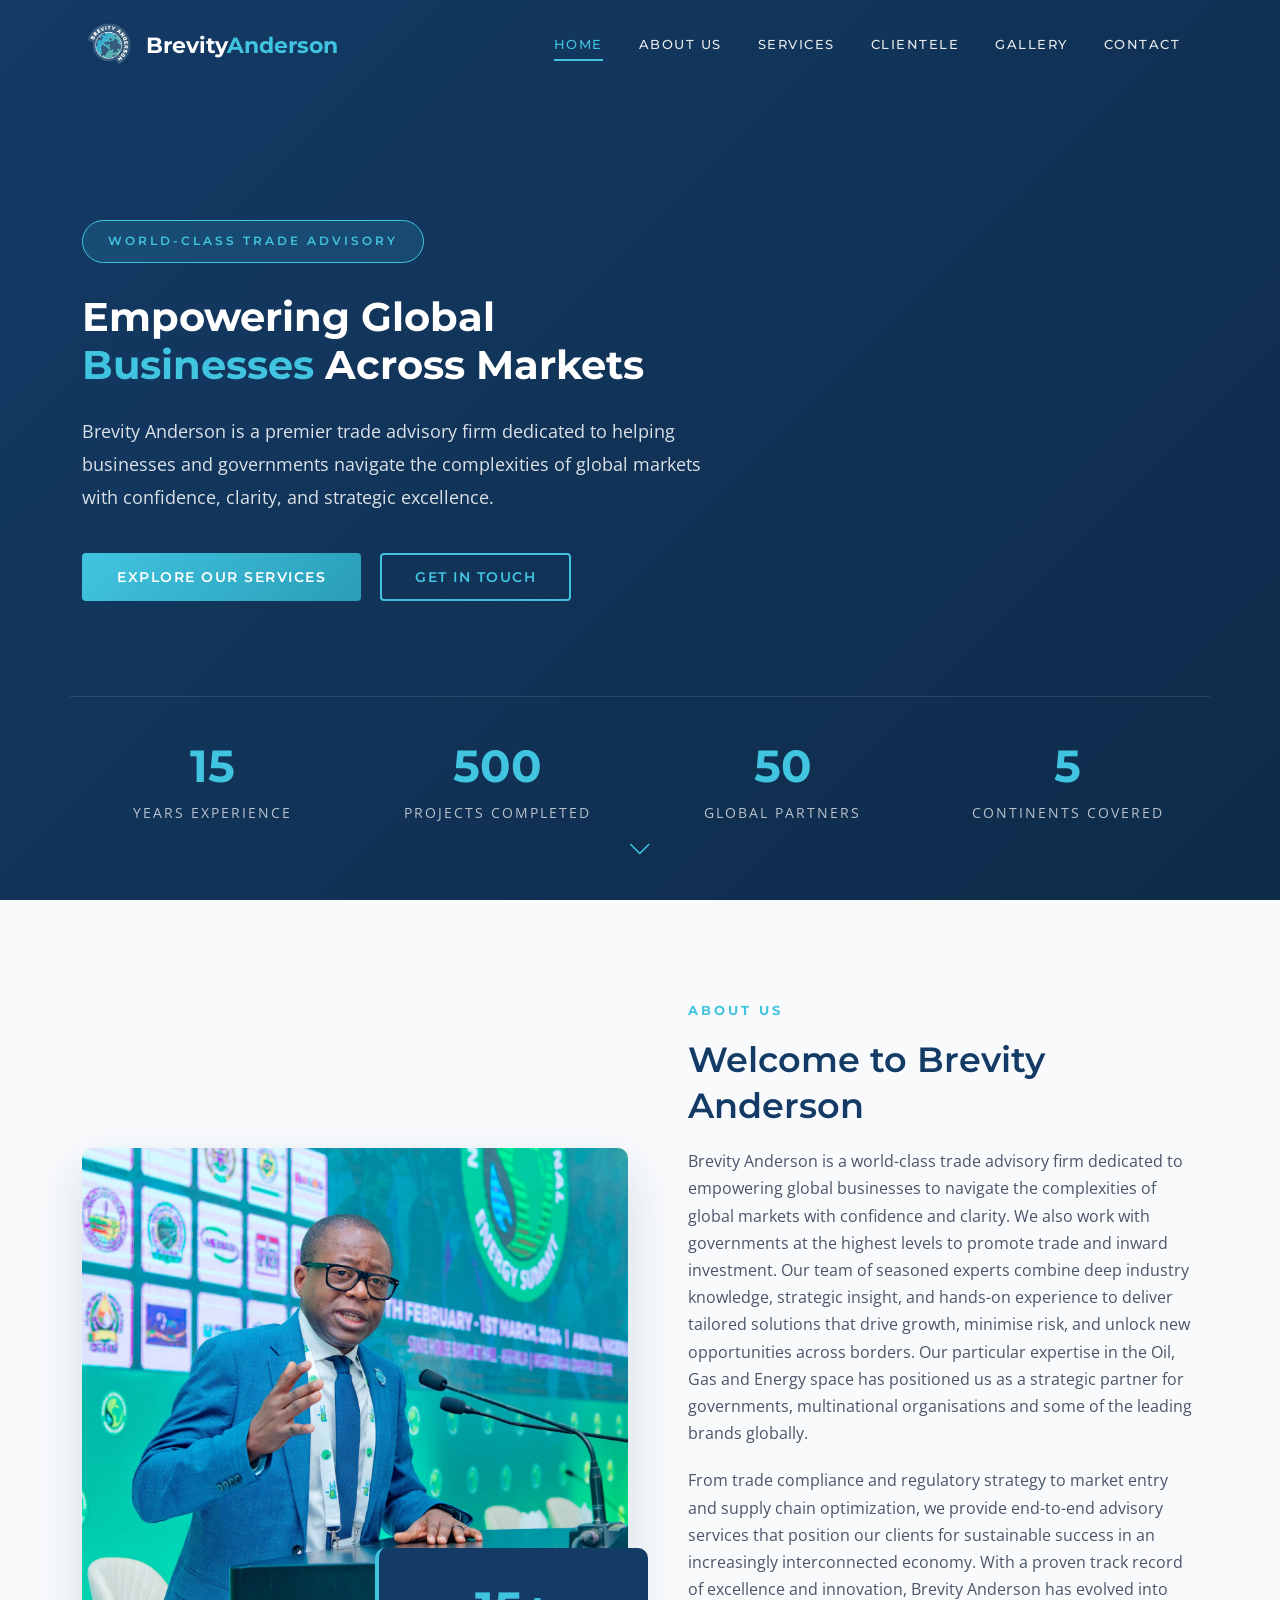
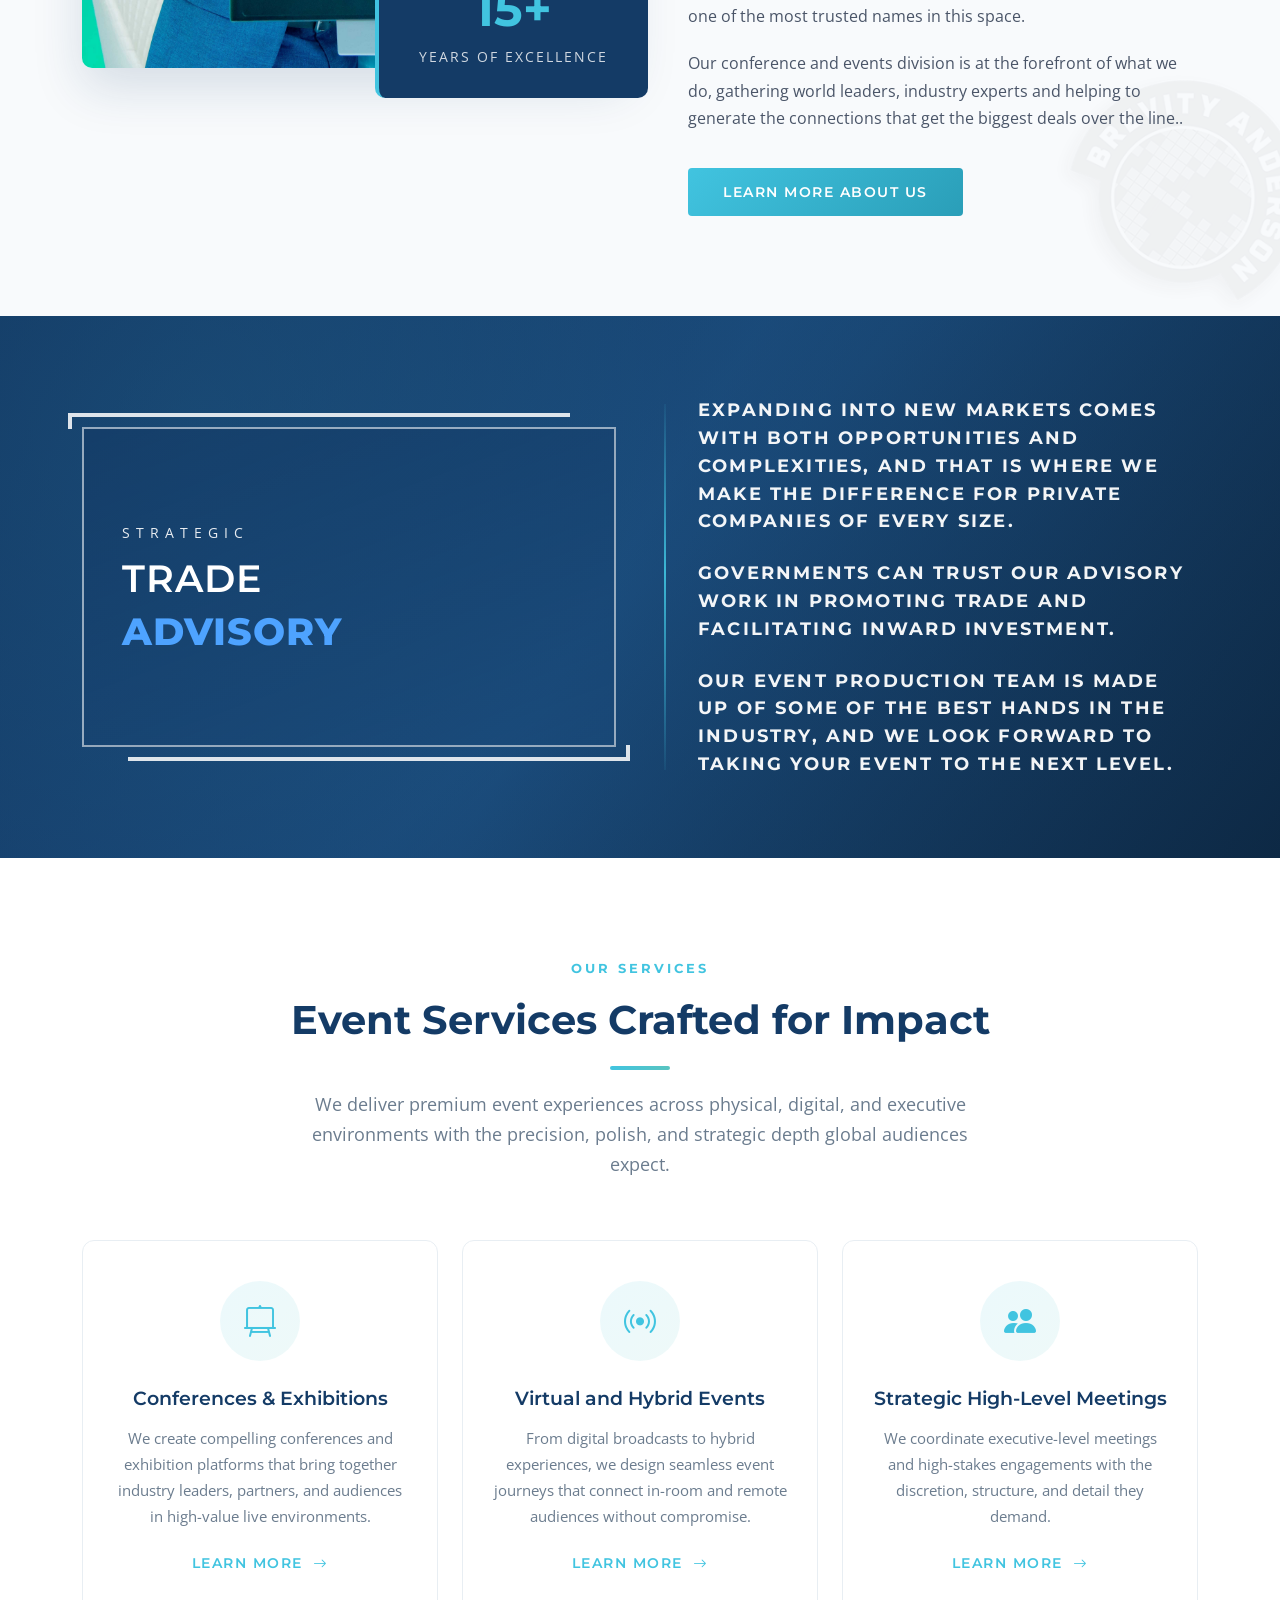
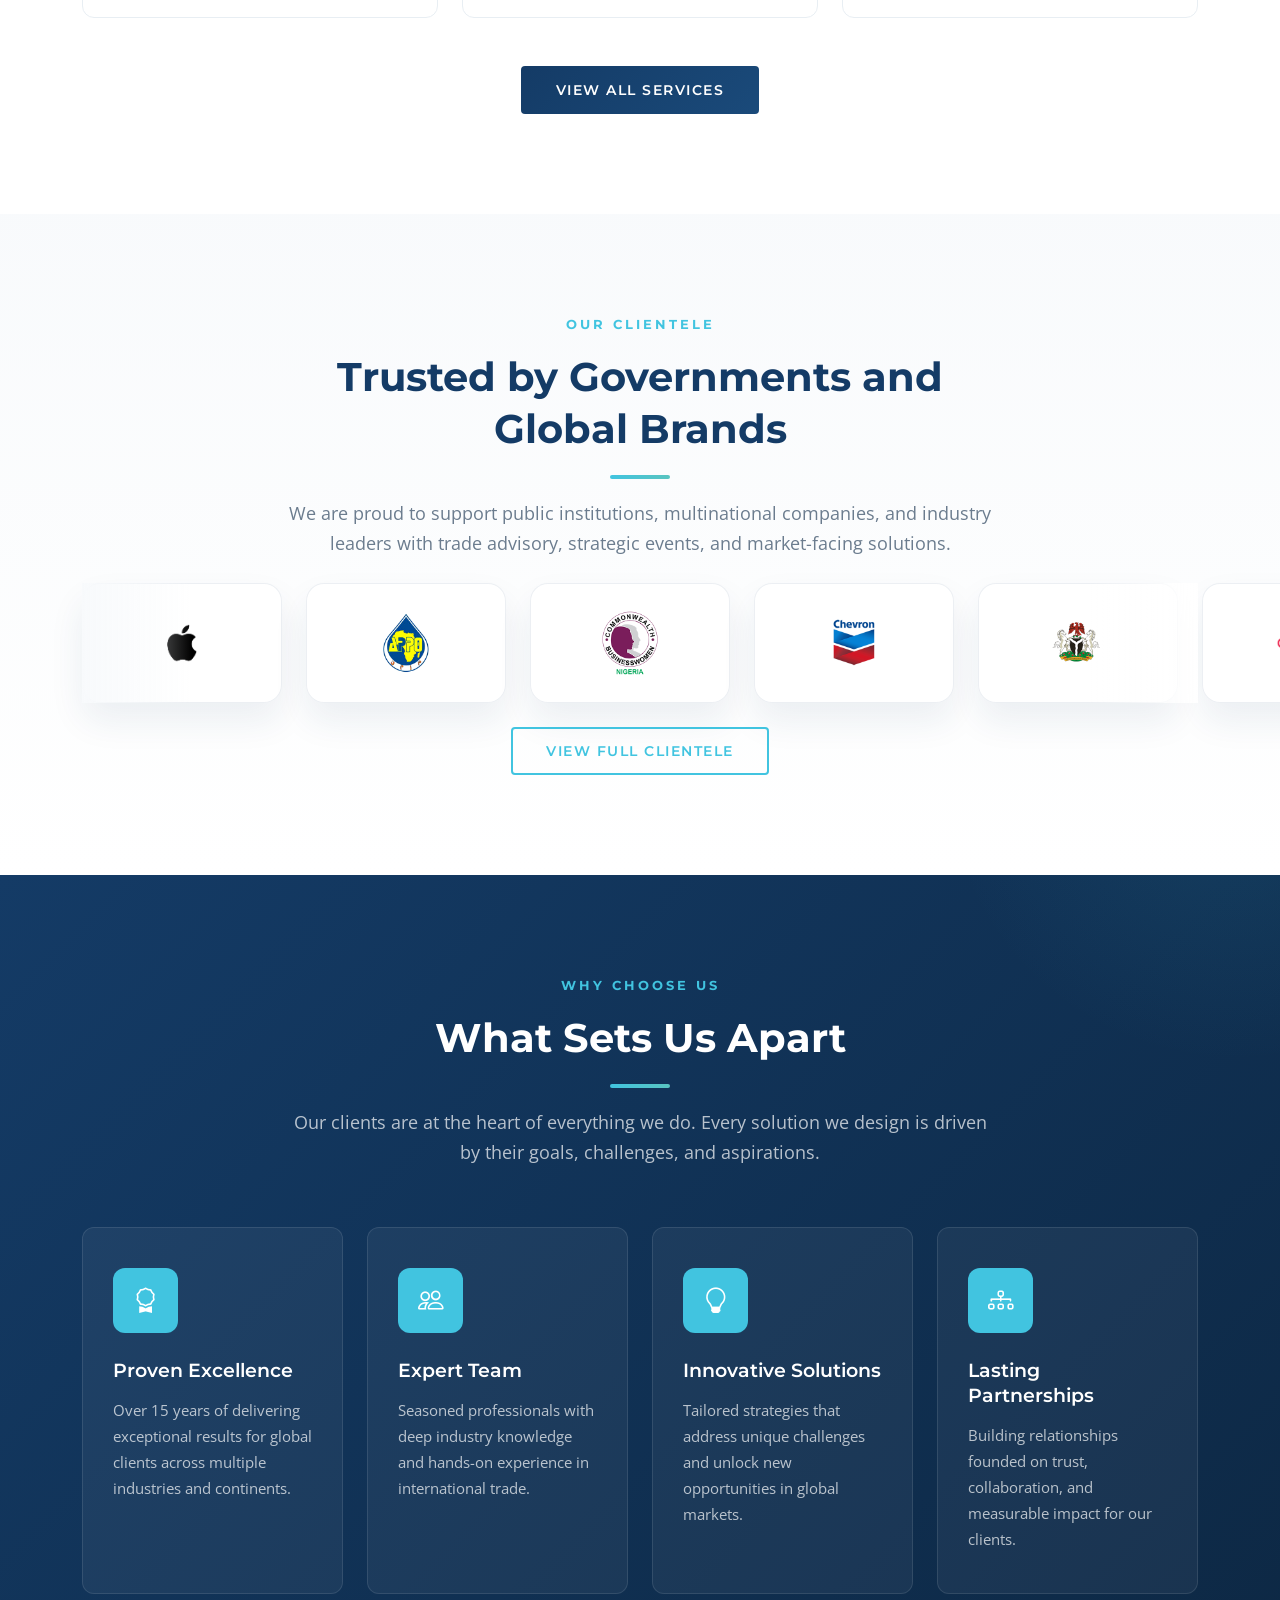
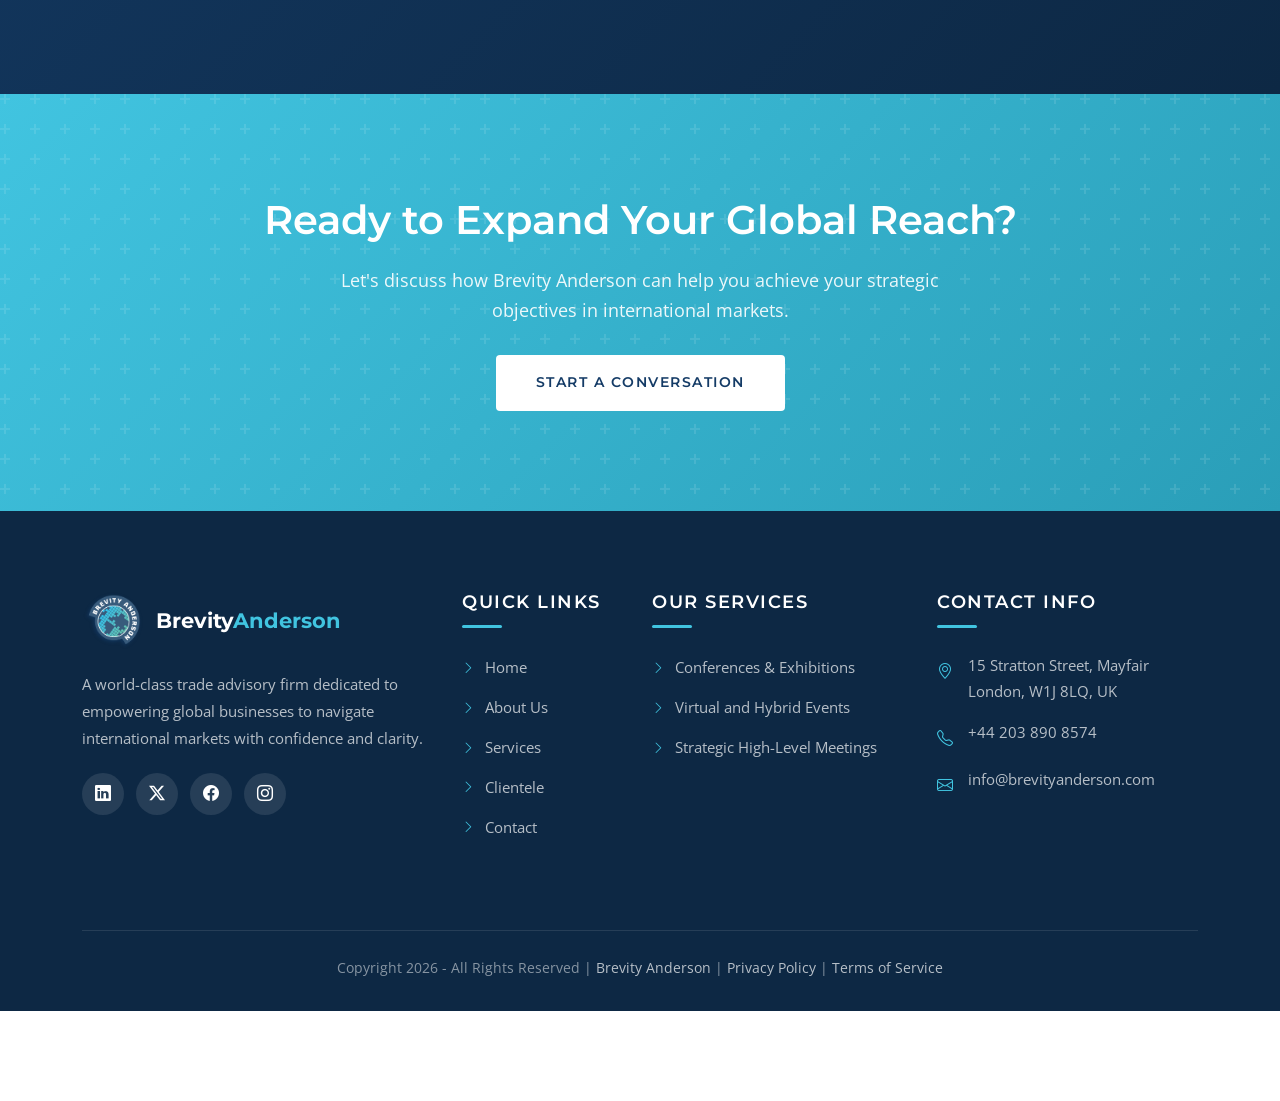
==== commit 43aa8e38: "Added favicon" ====
--- a/index.html
+++ b/index.html
@@ -12,6 +12,10 @@
       content="conferences and exhibitions, virtual and hybrid events, strategic high-level meetings, event production, oil and gas, energy, executive events"
     />
     <title>Brevity Anderson | Trade Advisory & Event Production</title>
+
+    <!-- Favicon -->
+    <link rel="icon" type="image/png" href="favicon/fav.png" />
+    <link rel="shortcut icon" type="image/png" href="favicon/fav.png" />
 
     <!-- Bootstrap 5 CSS -->
     <link
@@ -1096,7 +1100,7 @@
                 Our conference and events division is at the forefront of what
                 we do, gathering world leaders, industry experts and helping to
                 generate the connections that get the biggest deals over the
-                line.
+                line..
               </p>
               <a href="about-us.html" class="btn btn-primary-custom mt-3"
                 >Learn More About Us</a
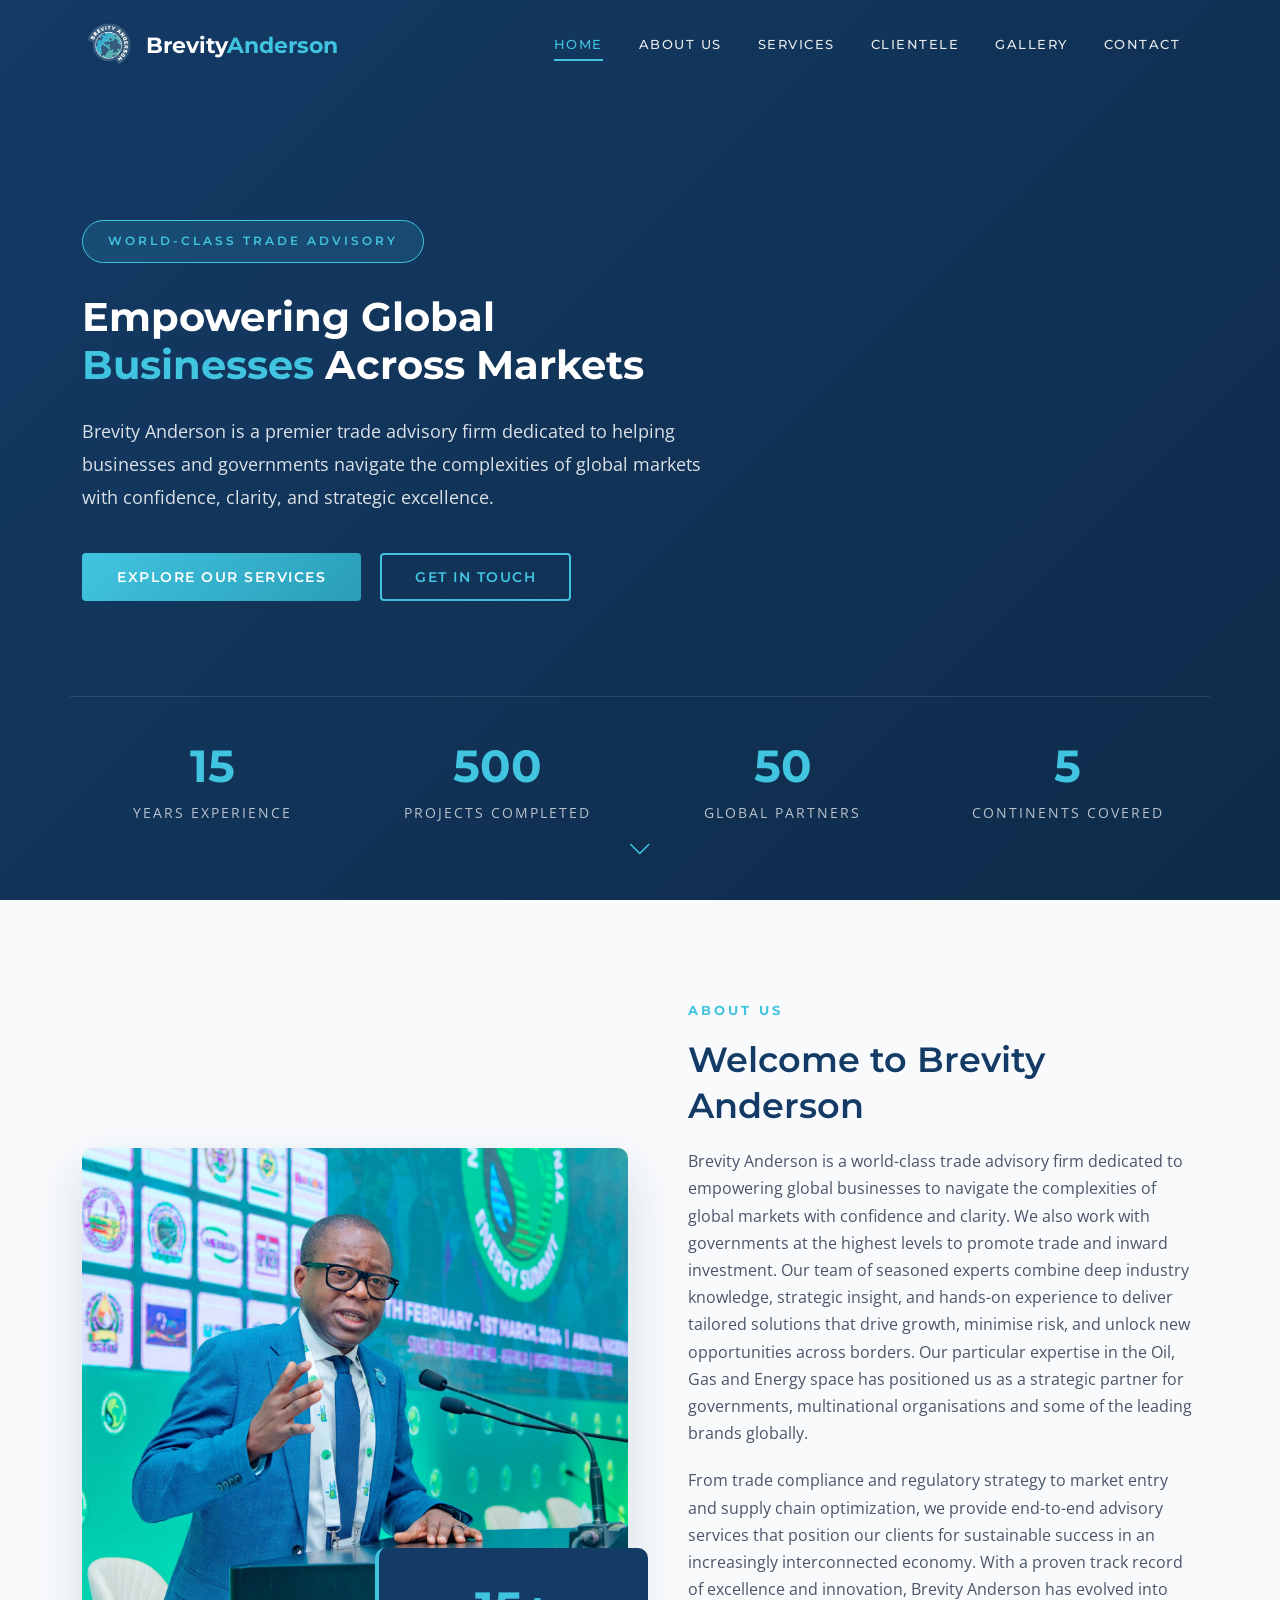
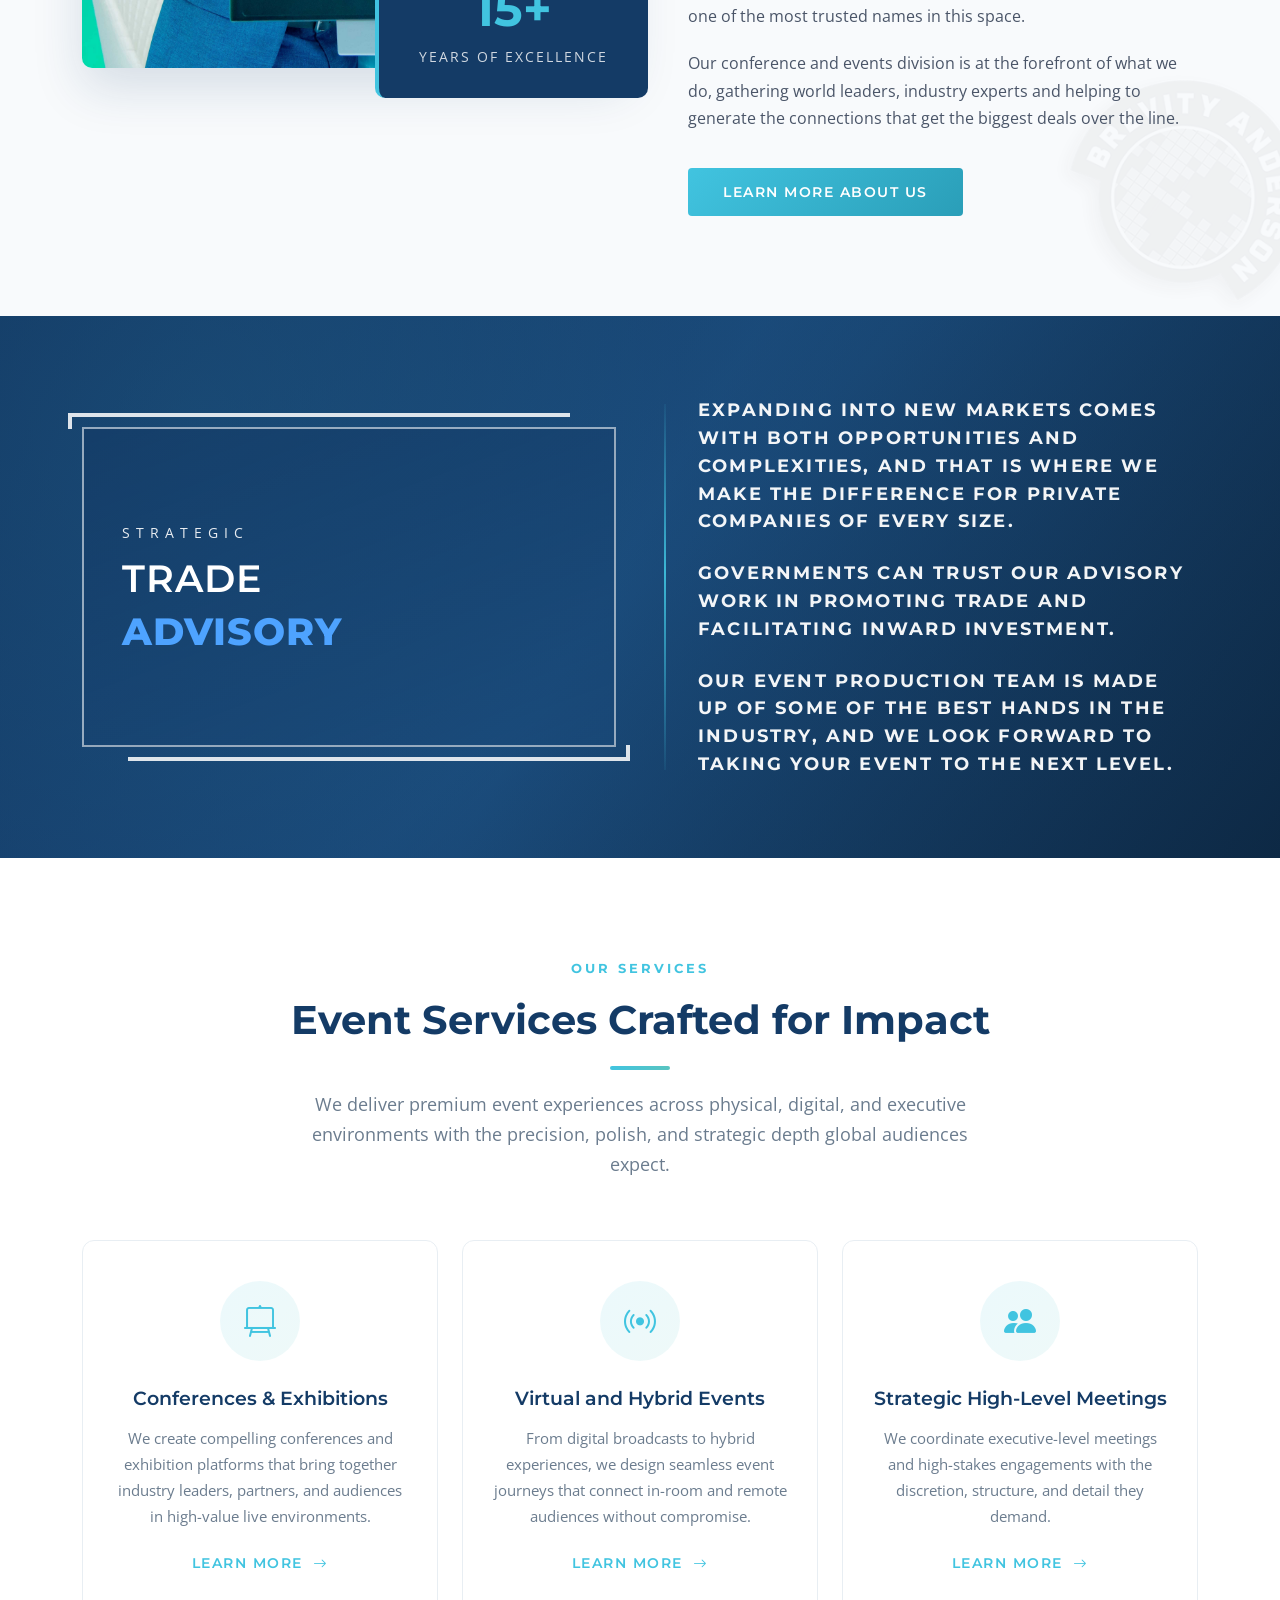
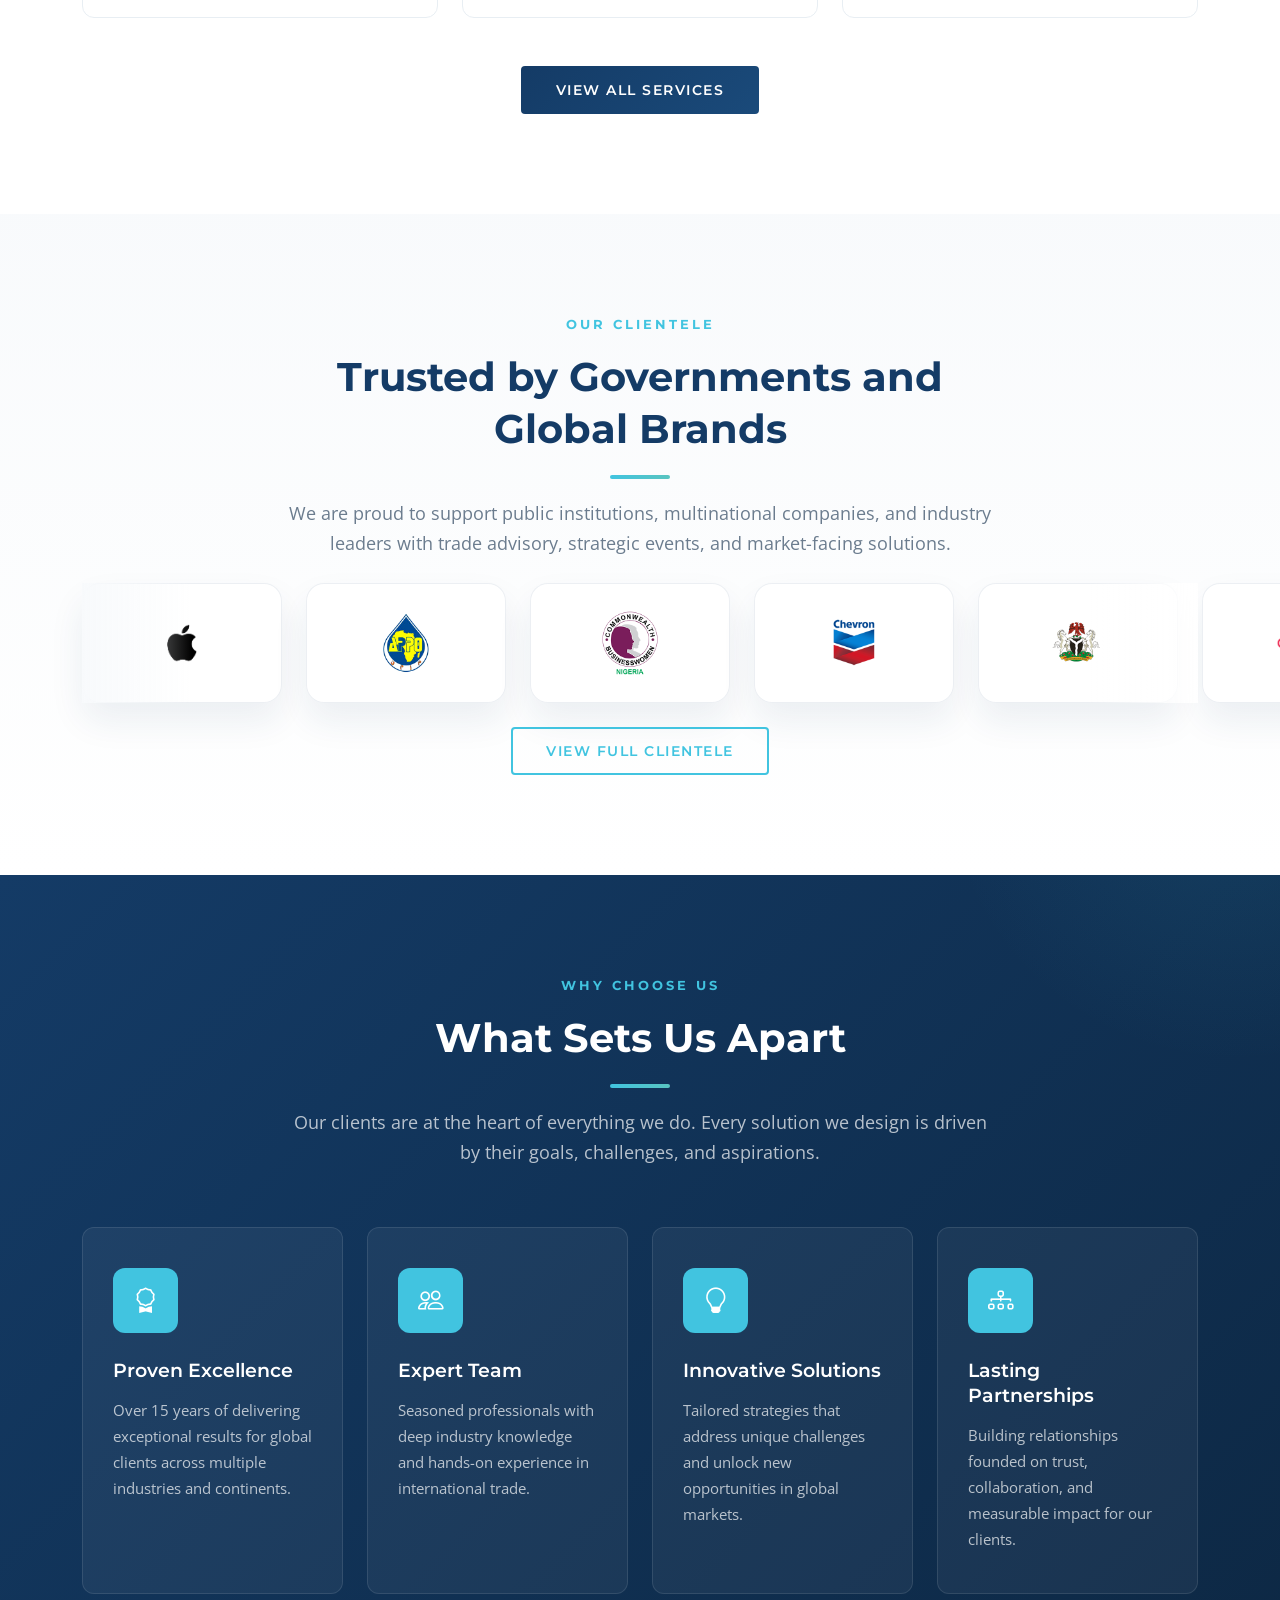
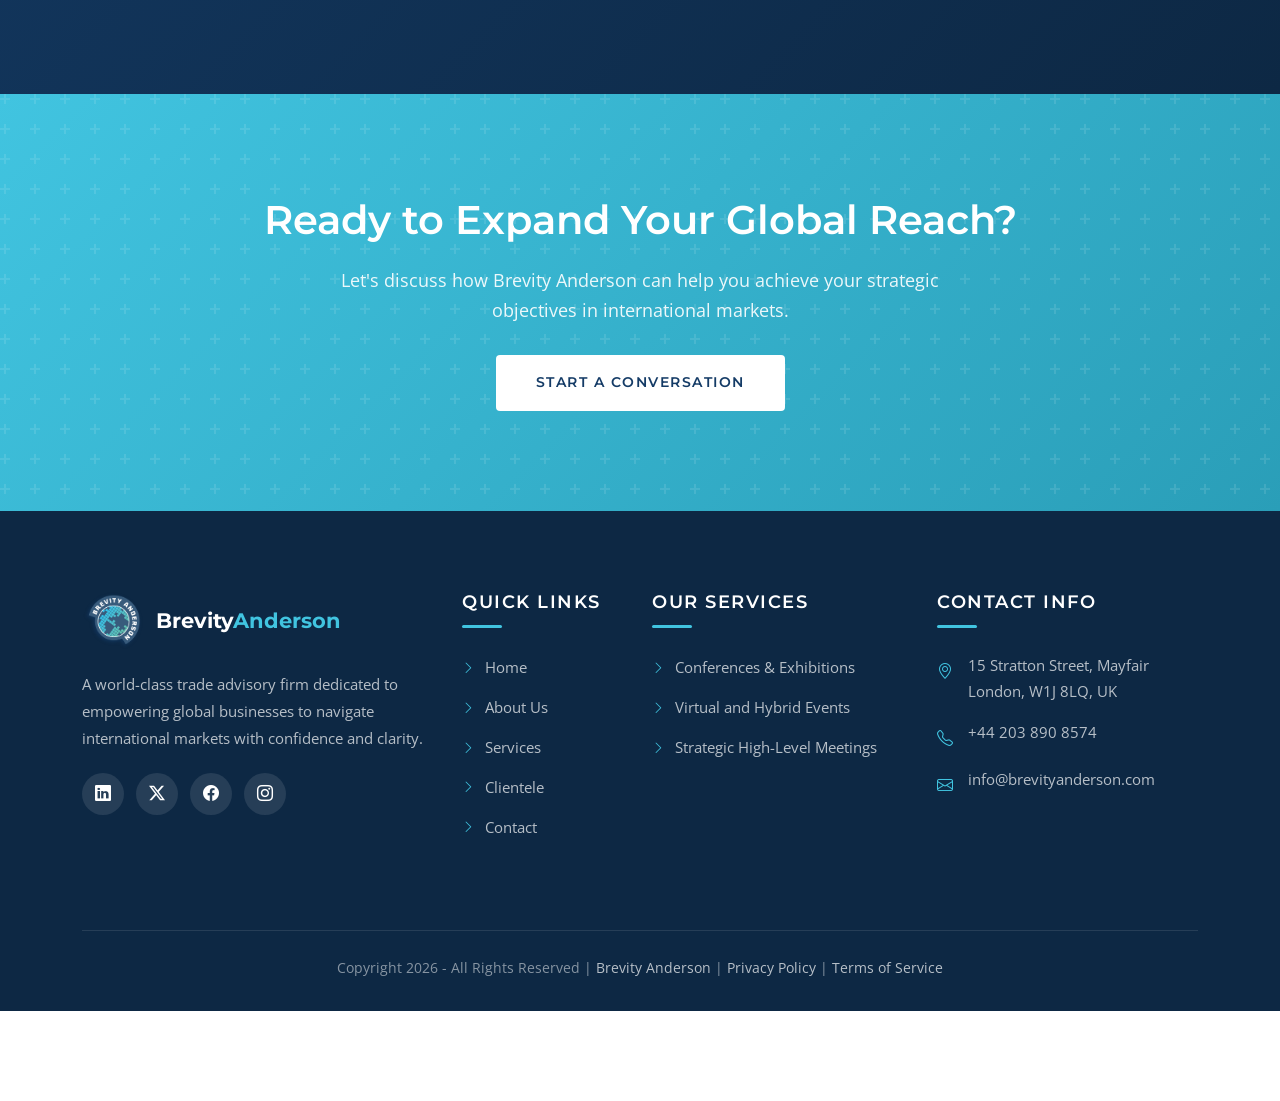
==== commit 17f0016f: "Laravel Project" ====
--- a/index.html
+++ b/index.html
@@ -12,10 +12,6 @@
       content="conferences and exhibitions, virtual and hybrid events, strategic high-level meetings, event production, oil and gas, energy, executive events"
     />
     <title>Brevity Anderson | Trade Advisory & Event Production</title>
-
-    <!-- Favicon -->
-    <link rel="icon" type="image/png" href="favicon/fav.png" />
-    <link rel="shortcut icon" type="image/png" href="favicon/fav.png" />
 
     <!-- Bootstrap 5 CSS -->
     <link
@@ -1100,7 +1096,7 @@
                 Our conference and events division is at the forefront of what
                 we do, gathering world leaders, industry experts and helping to
                 generate the connections that get the biggest deals over the
-                line..
+                line.
               </p>
               <a href="about-us.html" class="btn btn-primary-custom mt-3"
                 >Learn More About Us</a
